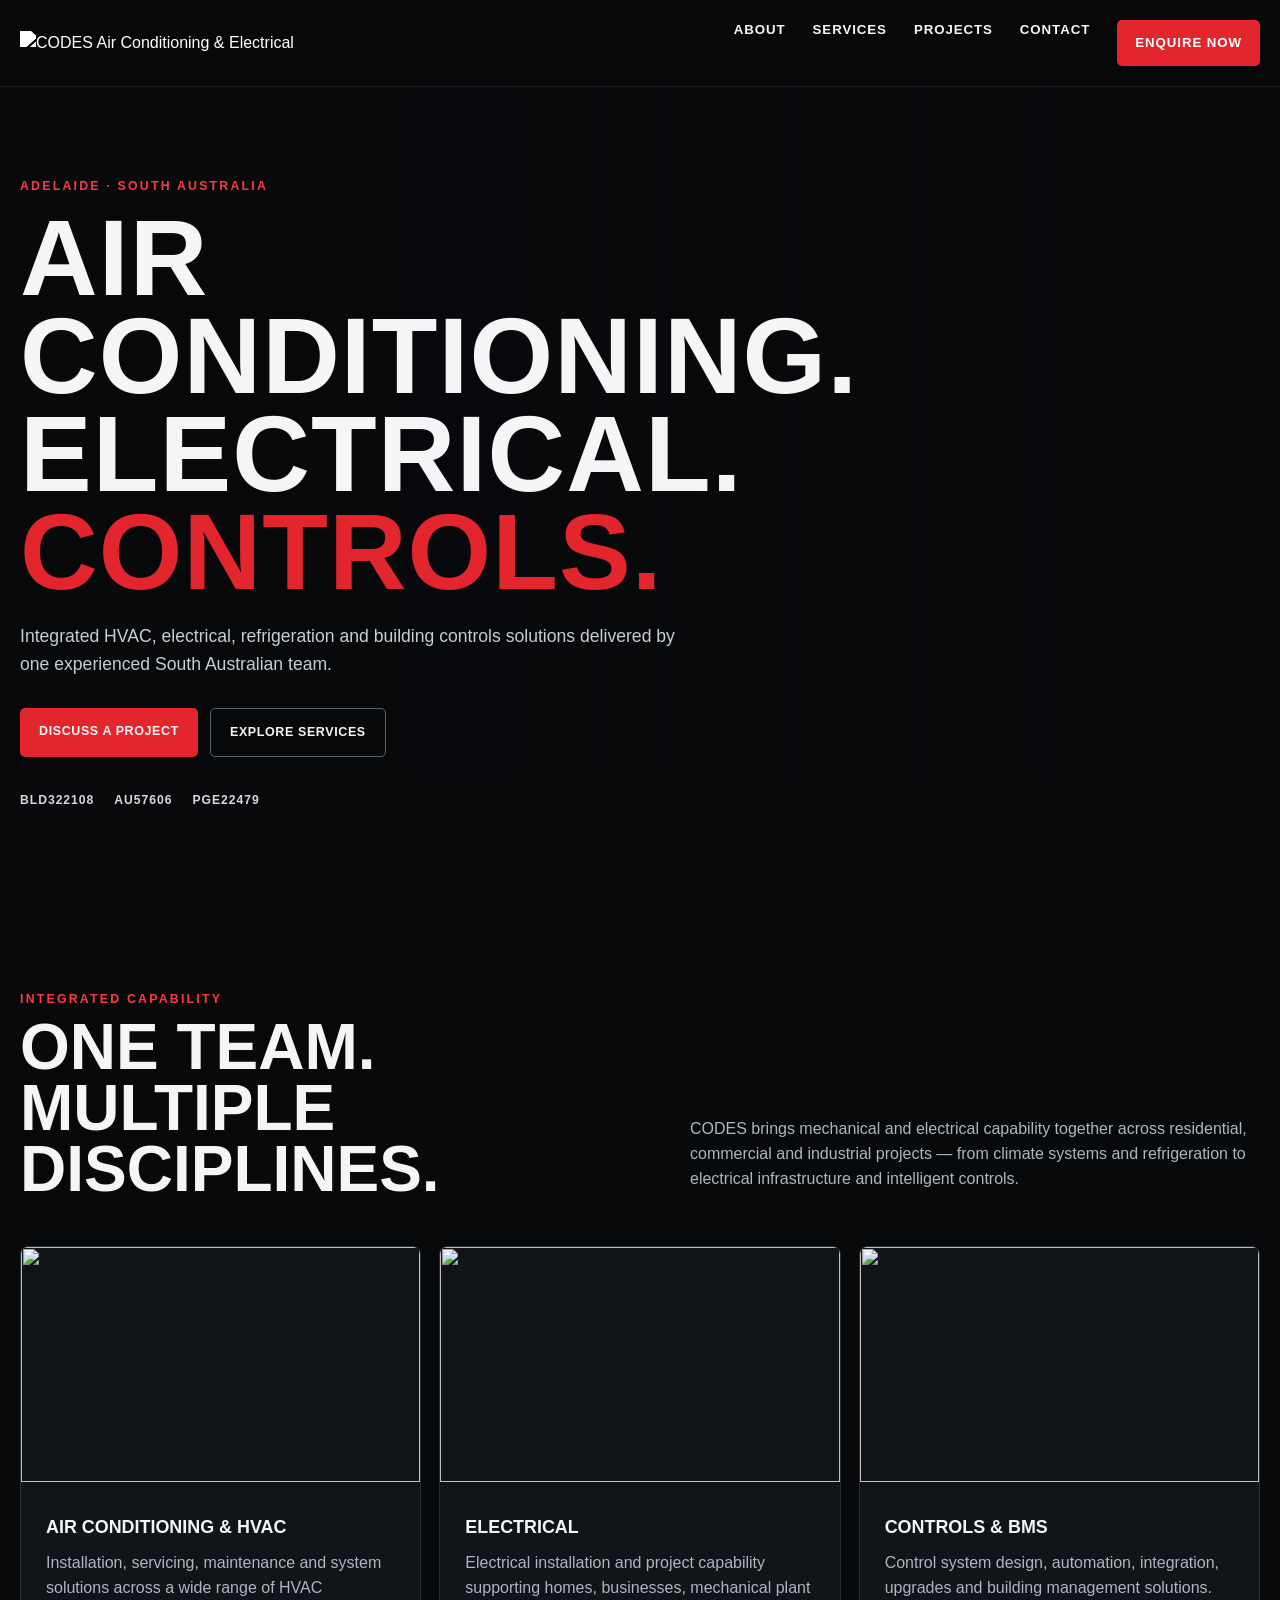
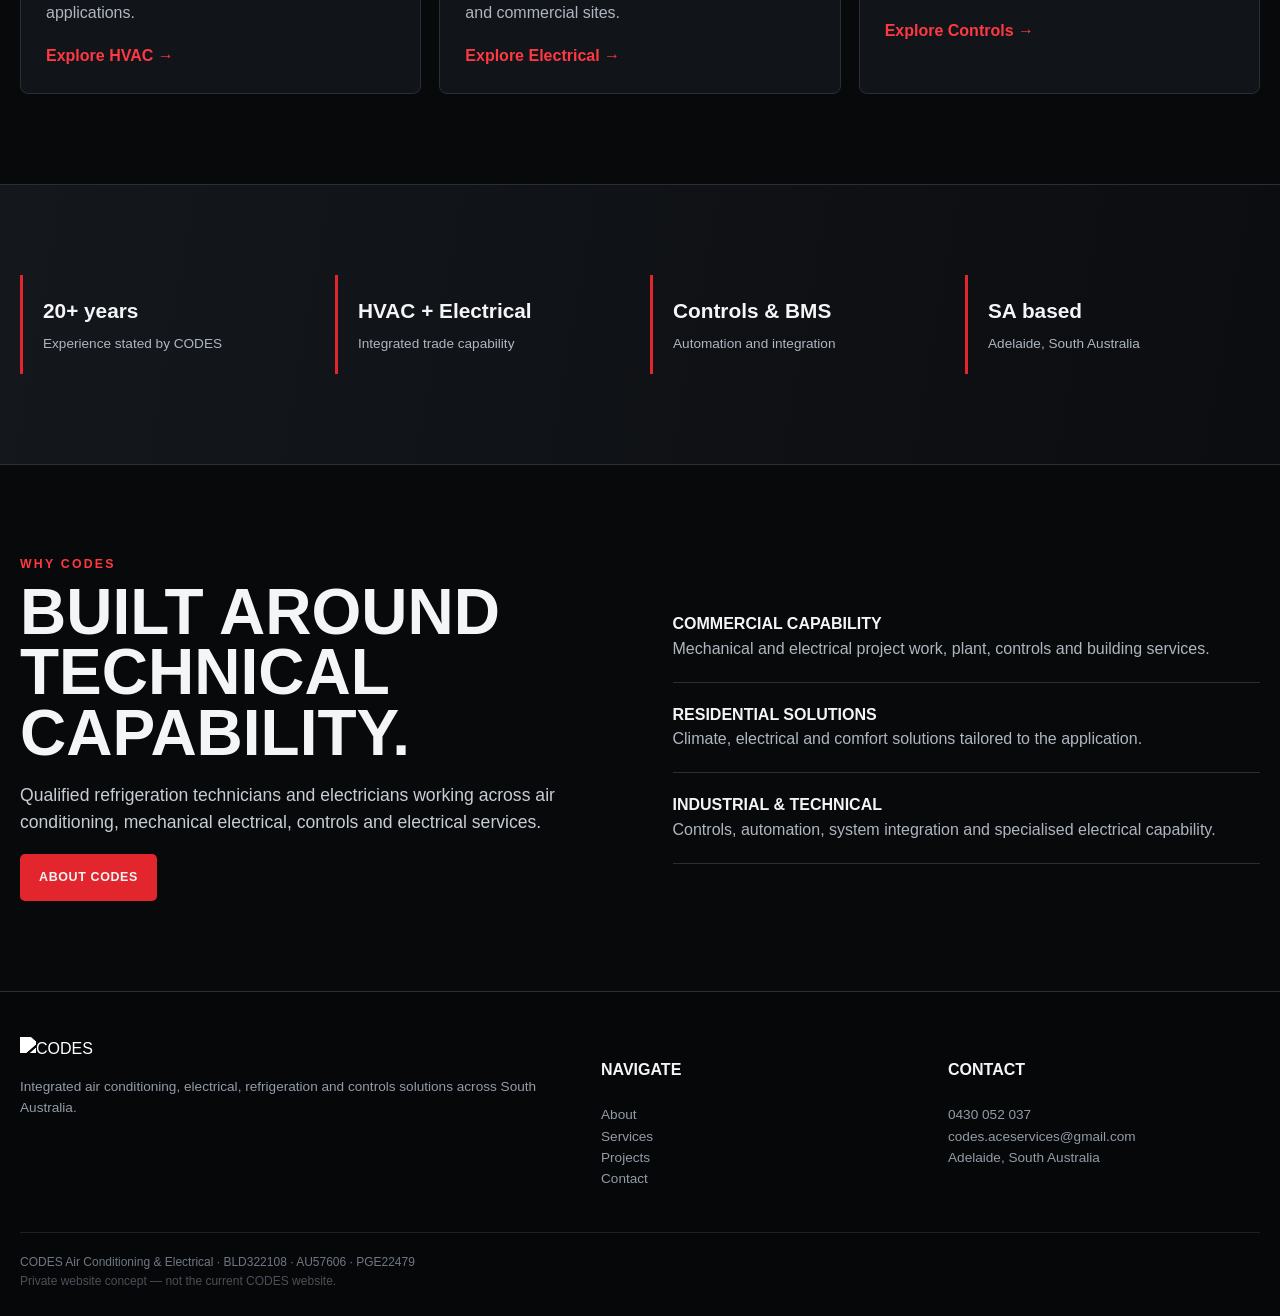
==== index.html @ 4ec03896 "CODES_Air_Conditioning_Electrical_CONCEPT" ====
<!doctype html><html lang="en-AU"><head><meta charset="utf-8"><meta name="viewport" content="width=device-width,initial-scale=1">
<title>CODES Air Conditioning & Electrical | Concept</title><meta name="description" content="Private redesign concept for CODES Air Conditioning & Electrical."><meta name="robots" content="noindex,nofollow">
<link rel="stylesheet" href="assets/style.css"></head><body><header><div class="container nav"><a class="brand" href="index.html"><img src="https://static.wixstatic.com/media/96a6d0_46f827ad15f341f2a0f8b5f906b45d4e~mv2.png/v1/fill/w_977%2Ch_358%2Cal_c%2Cq_85%2Cusm_0.66_1.00_0.01%2Cenc_avif%2Cquality_auto/Codes%20Elec%20Transparent%20Black.png" alt="CODES Air Conditioning & Electrical"></a>
<nav><a href="about.html">About</a><a href="services.html">Services</a><a href="projects.html">Projects</a><a href="contact.html">Contact</a><a class="cta" href="contact.html">Enquire Now</a></nav></div></header>
<main><section class="hero"><div class="container"><div class="kicker">Adelaide · South Australia</div><h1>Air Conditioning.<br>Electrical.<br><span>Controls.</span></h1>
<p class="lead">Integrated HVAC, electrical, refrigeration and building controls solutions delivered by one experienced South Australian team.</p>
<div class="buttons"><a class="btn" href="contact.html">Discuss a Project</a><a class="btn alt" href="services.html">Explore Services</a></div>
<div class="licences"><span>BLD322108</span><span>AU57606</span><span>PGE22479</span></div></div></section>
<section><div class="container"><div class="section-head"><div><div class="kicker">Integrated capability</div><h2>One team.<br>Multiple disciplines.</h2></div><p>CODES brings mechanical and electrical capability together across residential, commercial and industrial projects — from climate systems and refrigeration to electrical infrastructure and intelligent controls.</p></div>
<div class="grid">
<div class="card"><img src="https://static.wixstatic.com/media/96a6d0_7111ad4e45d14071b9888db91f971508~mv2.jpg/v1/fill/w_227%2Ch_226%2Cq_75%2Cenc_avif%2Cquality_auto/96a6d0_7111ad4e45d14071b9888db91f971508~mv2.jpg" alt=""><div class="card-body"><h3>Air Conditioning & HVAC</h3><p>Installation, servicing, maintenance and system solutions across a wide range of HVAC applications.</p><a class="arrow" href="services.html">Explore HVAC →</a></div></div>
<div class="card"><img src="https://static.wixstatic.com/media/96a6d0_8747430445644371b84aa2e720a99215~mv2.jpg/v1/fill/w_226%2Ch_226%2Cq_75%2Cenc_avif%2Cquality_auto/96a6d0_8747430445644371b84aa2e720a99215~mv2.jpg" alt=""><div class="card-body"><h3>Electrical</h3><p>Electrical installation and project capability supporting homes, businesses, mechanical plant and commercial sites.</p><a class="arrow" href="services.html">Explore Electrical →</a></div></div>
<div class="card"><img src="https://static.wixstatic.com/media/96a6d0_6ca4ff408c3e405ea4d8a4e0ba806572~mv2.png/v1/fill/w_227%2Ch_226%2Cq_75%2Cenc_avif%2Cquality_auto/96a6d0_6ca4ff408c3e405ea4d8a4e0ba806572~mv2.png" alt=""><div class="card-body"><h3>Controls & BMS</h3><p>Control system design, automation, integration, upgrades and building management solutions.</p><a class="arrow" href="services.html">Explore Controls →</a></div></div>
</div></div></section>
<section class="band"><div class="container stats"><div class="stat"><b>20+ years</b><span>Experience stated by CODES</span></div><div class="stat"><b>HVAC + Electrical</b><span>Integrated trade capability</span></div><div class="stat"><b>Controls & BMS</b><span>Automation and integration</span></div><div class="stat"><b>SA based</b><span>Adelaide, South Australia</span></div></div></section>
<section><div class="container split"><div><div class="kicker">Why CODES</div><h2 class="big">Built around technical capability.</h2><p class="lead">Qualified refrigeration technicians and electricians working across air conditioning, mechanical electrical, controls and electrical services.</p><a class="btn" href="about.html">About CODES</a></div>
<div><div class="feature"><b>Commercial capability</b><span>Mechanical and electrical project work, plant, controls and building services.</span></div><div class="feature"><b>Residential solutions</b><span>Climate, electrical and comfort solutions tailored to the application.</span></div><div class="feature"><b>Industrial & technical</b><span>Controls, automation, system integration and specialised electrical capability.</span></div></div></div></section></main><footer><div class="container"><div class="footer-grid"><div><img class="footer-logo" src="https://static.wixstatic.com/media/96a6d0_46f827ad15f341f2a0f8b5f906b45d4e~mv2.png/v1/fill/w_977%2Ch_358%2Cal_c%2Cq_85%2Cusm_0.66_1.00_0.01%2Cenc_avif%2Cquality_auto/Codes%20Elec%20Transparent%20Black.png" alt="CODES"><p>Integrated air conditioning, electrical, refrigeration and controls solutions across South Australia.</p></div>
<div><h4>Navigate</h4><p><a href="about.html">About</a><br><a href="services.html">Services</a><br><a href="projects.html">Projects</a><br><a href="contact.html">Contact</a></p></div>
<div><h4>Contact</h4><p><a href="tel:0430052037">0430 052 037</a><br><a href="mailto:codes.aceservices@gmail.com">codes.aceservices@gmail.com</a><br>Adelaide, South Australia</p></div></div>
<div class="copy">CODES Air Conditioning & Electrical · BLD322108 · AU57606 · PGE22479<br><span style="opacity:.65">Private website concept — not the current CODES website.</span></div></div></footer></body></html>
---- assets/style.css ----
:root{--red:#e3262e;--red2:#ff3942;--bg:#08090b;--panel:#111419;--panel2:#171b21;--line:#292f37;--text:#f4f5f6;--muted:#aeb6c0;--max:1240px}
*{box-sizing:border-box}html{scroll-behavior:smooth}body{margin:0;background:var(--bg);color:var(--text);font-family:Inter,Arial,sans-serif;line-height:1.55}a{color:inherit;text-decoration:none}.container{width:min(calc(100% - 40px),var(--max));margin:auto}
header{position:sticky;top:0;z-index:20;background:rgba(8,9,11,.94);backdrop-filter:blur(14px);border-bottom:1px solid rgba(255,255,255,.08)}.nav{height:86px;display:flex;align-items:center;gap:30px}.brand img{width:245px;max-height:62px;object-fit:contain;filter:brightness(0) invert(1)}nav{margin-left:auto;display:flex;gap:27px;font-size:.83rem;font-weight:800;text-transform:uppercase;letter-spacing:.07em}nav a:hover{color:var(--red2)}.cta{background:var(--red);padding:13px 18px;border-radius:5px;color:#fff!important}.menu{display:none}
.hero{min-height:690px;display:grid;align-items:center;position:relative;overflow:hidden;background:linear-gradient(90deg,#08090b 0%,rgba(8,9,11,.94) 42%,rgba(8,9,11,.35) 75%,rgba(8,9,11,.55) 100%),url('https://static.wixstatic.com/media/96a6d0_8fbb28fe17d245ac828d9bb77933133c~mv2.jpg/v1/fill/w_600%2Ch_817%2Cal_c%2Cq_85%2Cusm_0.66_1.00_0.01%2Cenc_avif%2Cquality_auto/Cards_edited.jpg') center 43%/cover no-repeat}.hero:after{content:"";position:absolute;inset:auto 0 0;height:150px;background:linear-gradient(transparent,var(--bg))}.hero .container{position:relative;z-index:2}.kicker{color:var(--red2);font-size:.77rem;font-weight:900;letter-spacing:.18em;text-transform:uppercase}.hero h1,.pagehero h1{font-family:Impact,"Arial Narrow",Arial,sans-serif;font-weight:900;text-transform:uppercase;letter-spacing:.01em;line-height:.91;margin:14px 0 22px;font-size:clamp(4rem,8.4vw,7.8rem);max-width:900px}.hero h1 span,.pagehero h1 span{color:var(--red)}.lead{font-size:1.1rem;color:#c7cdd4;max-width:680px}.buttons{display:flex;gap:12px;flex-wrap:wrap;margin-top:30px}.btn{display:inline-block;padding:14px 19px;border-radius:5px;font-weight:900;text-transform:uppercase;font-size:.78rem;letter-spacing:.05em;background:var(--red)}.btn.alt{background:transparent;border:1px solid #58616c}.licences{display:flex;gap:20px;flex-wrap:wrap;margin-top:34px;color:#d5d9de;font-size:.76rem;font-weight:800;letter-spacing:.08em}
section{padding:90px 0}.section-head{display:flex;justify-content:space-between;align-items:end;gap:30px;margin-bottom:38px}.section-head h2,.big{font-family:Impact,"Arial Narrow",Arial,sans-serif;text-transform:uppercase;font-size:clamp(2.5rem,5vw,4.6rem);line-height:.95;margin:8px 0}.section-head p{max-width:570px;color:var(--muted)}
.grid{display:grid;grid-template-columns:repeat(3,1fr);gap:18px}.card{background:var(--panel);border:1px solid var(--line);border-radius:8px;overflow:hidden}.card img{width:100%;height:235px;object-fit:cover}.card-body{padding:25px}.card h3{font-size:1.12rem;text-transform:uppercase;margin:0 0 9px}.card p{color:var(--muted);margin:0}.card .arrow{display:inline-block;margin-top:18px;color:var(--red2);font-weight:900}
.band{background:linear-gradient(100deg,#14171c,#0b0d10);border-top:1px solid var(--line);border-bottom:1px solid var(--line)}.stats{display:grid;grid-template-columns:repeat(4,1fr);gap:20px}.stat{padding:20px;border-left:3px solid var(--red)}.stat b{font-size:1.3rem}.stat span{display:block;color:var(--muted);font-size:.85rem;margin-top:5px}
.split{display:grid;grid-template-columns:1fr 1fr;gap:65px;align-items:center}.feature{padding:20px 0;border-bottom:1px solid var(--line)}.feature b{display:block;text-transform:uppercase}.feature span{color:var(--muted)}
.pagehero{padding:100px 0 75px;background:radial-gradient(circle at 80% 10%,rgba(227,38,46,.17),transparent 30%),#0a0c0f;border-bottom:1px solid var(--line)}.pagehero h1{font-size:clamp(3.5rem,7vw,6.5rem)}.prose{max-width:900px}.prose p{color:var(--muted);font-size:1.03rem}.values{display:grid;grid-template-columns:repeat(2,1fr);gap:16px}.value{background:var(--panel);border:1px solid var(--line);padding:25px}.value h3{margin-top:0;text-transform:uppercase}
.service-block{display:grid;grid-template-columns:280px 1fr;gap:35px;padding:35px 0;border-bottom:1px solid var(--line)}.service-block h2{margin:0;text-transform:uppercase}.service-block p,.service-block li{color:var(--muted)}.service-block ul{columns:2}
.project-placeholder{min-height:250px;display:flex;align-items:end;padding:25px;background:linear-gradient(0deg,rgba(0,0,0,.88),rgba(0,0,0,.1)),var(--img) center/cover}.project-placeholder h3{margin:0;text-transform:uppercase}
.contact-grid{display:grid;grid-template-columns:.8fr 1.2fr;gap:55px}.contact-box{background:var(--panel);border:1px solid var(--line);padding:30px}.contact-line{padding:16px 0;border-bottom:1px solid var(--line)}.contact-line small{display:block;color:var(--muted);text-transform:uppercase}.contact-line b{font-size:1.1rem}.form{display:grid;grid-template-columns:1fr 1fr;gap:14px}.form input,.form textarea,.form select{width:100%;background:#0b0d10;border:1px solid #343b44;color:white;padding:15px;border-radius:4px;font:inherit}.form textarea,.full{grid-column:1/-1}.form textarea{min-height:140px}.form button{border:0;color:#fff;cursor:pointer}.concept-note{font-size:.78rem;color:#7f8994;margin-top:12px}
footer{border-top:1px solid var(--line);padding:45px 0 25px;background:#060709}.footer-grid{display:grid;grid-template-columns:1.4fr .8fr .8fr;gap:35px}.footer-logo{width:230px;filter:brightness(0) invert(1)}footer p,footer a{color:#929ca7;font-size:.85rem}footer h4{text-transform:uppercase}.copy{border-top:1px solid #1c2127;margin-top:30px;padding-top:20px;color:#6f7882;font-size:.75rem}
@media(max-width:850px){.nav{height:72px}.brand img{width:190px}nav{display:none}.hero{min-height:610px;background-position:65% center}.hero h1{font-size:clamp(3.4rem,15vw,5.7rem)}.grid,.stats,.split,.values,.contact-grid,.footer-grid{grid-template-columns:1fr}.service-block{grid-template-columns:1fr}.service-block ul{columns:1}.section-head{display:block}section{padding:65px 0}.form{grid-template-columns:1fr}.form .full,.form textarea{grid-column:auto}.stats{gap:10px}.stat{padding:13px}.pagehero{padding:70px 0 55px}}
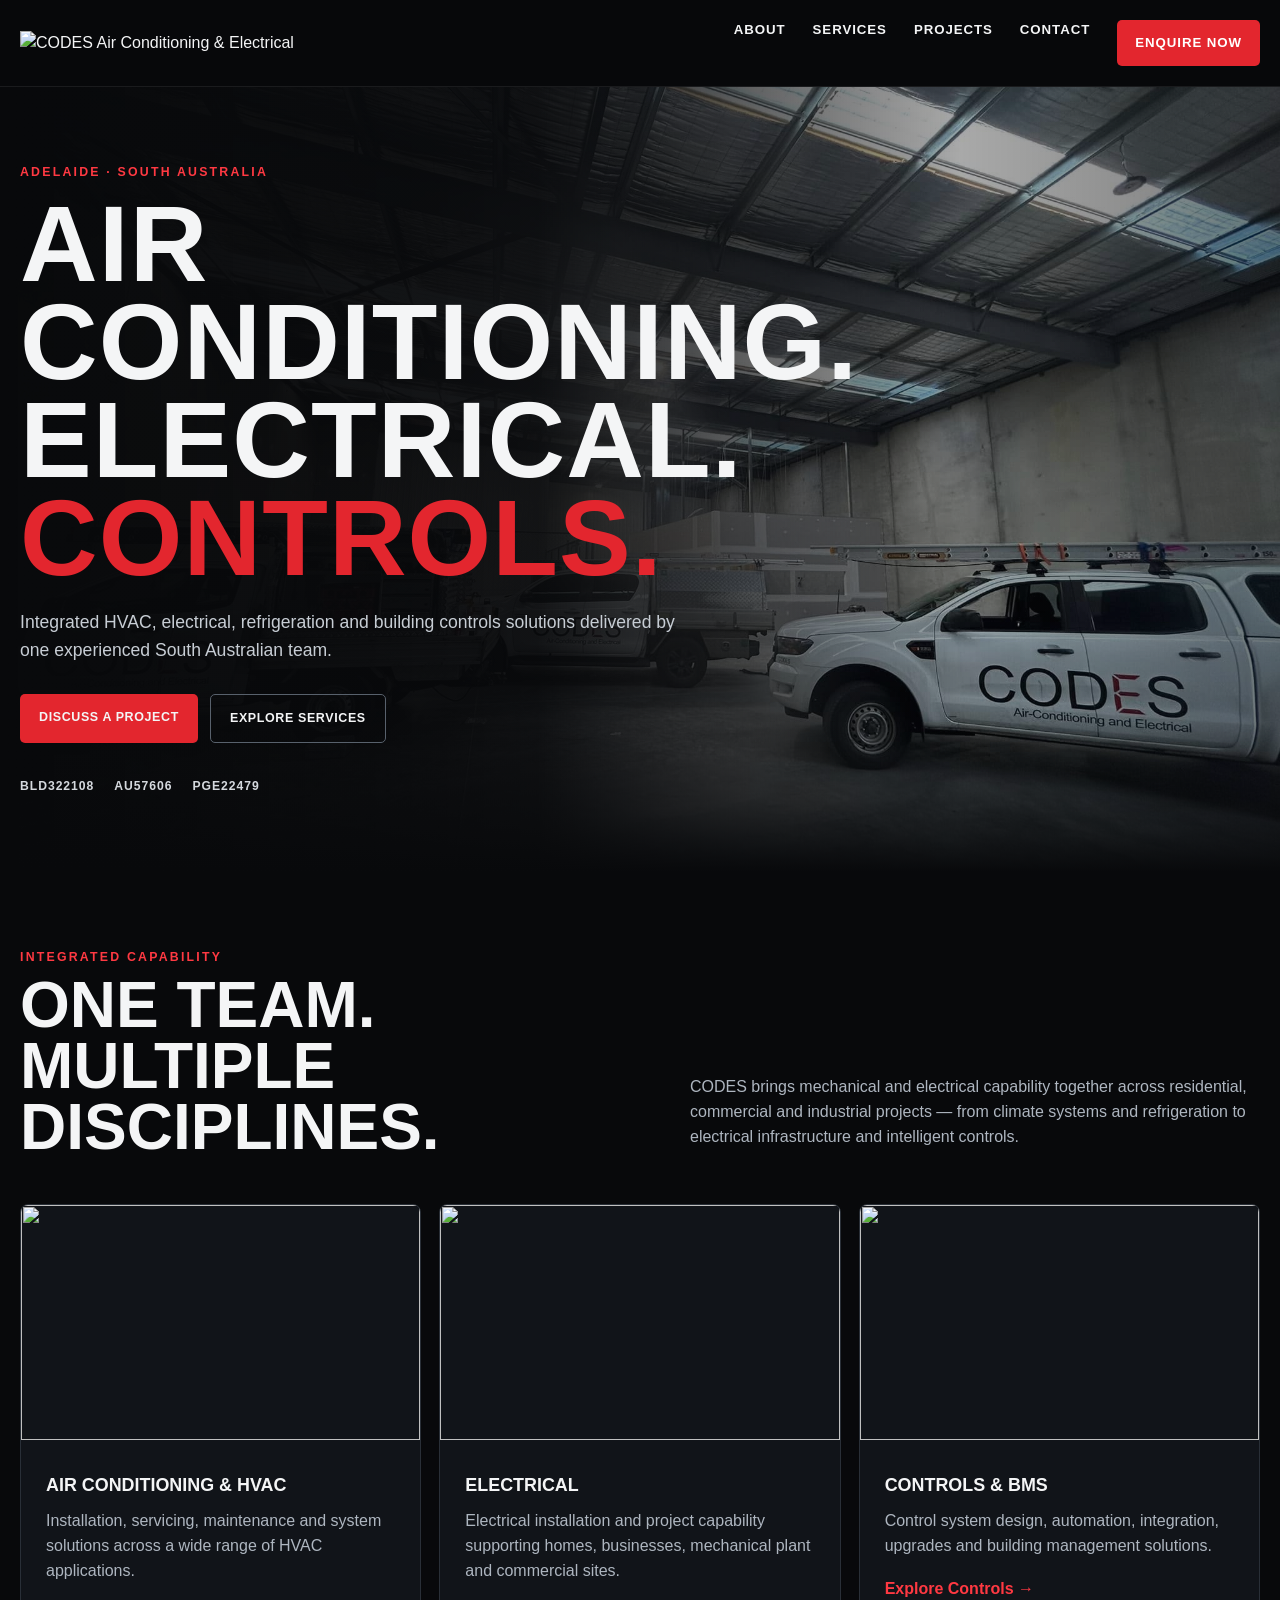
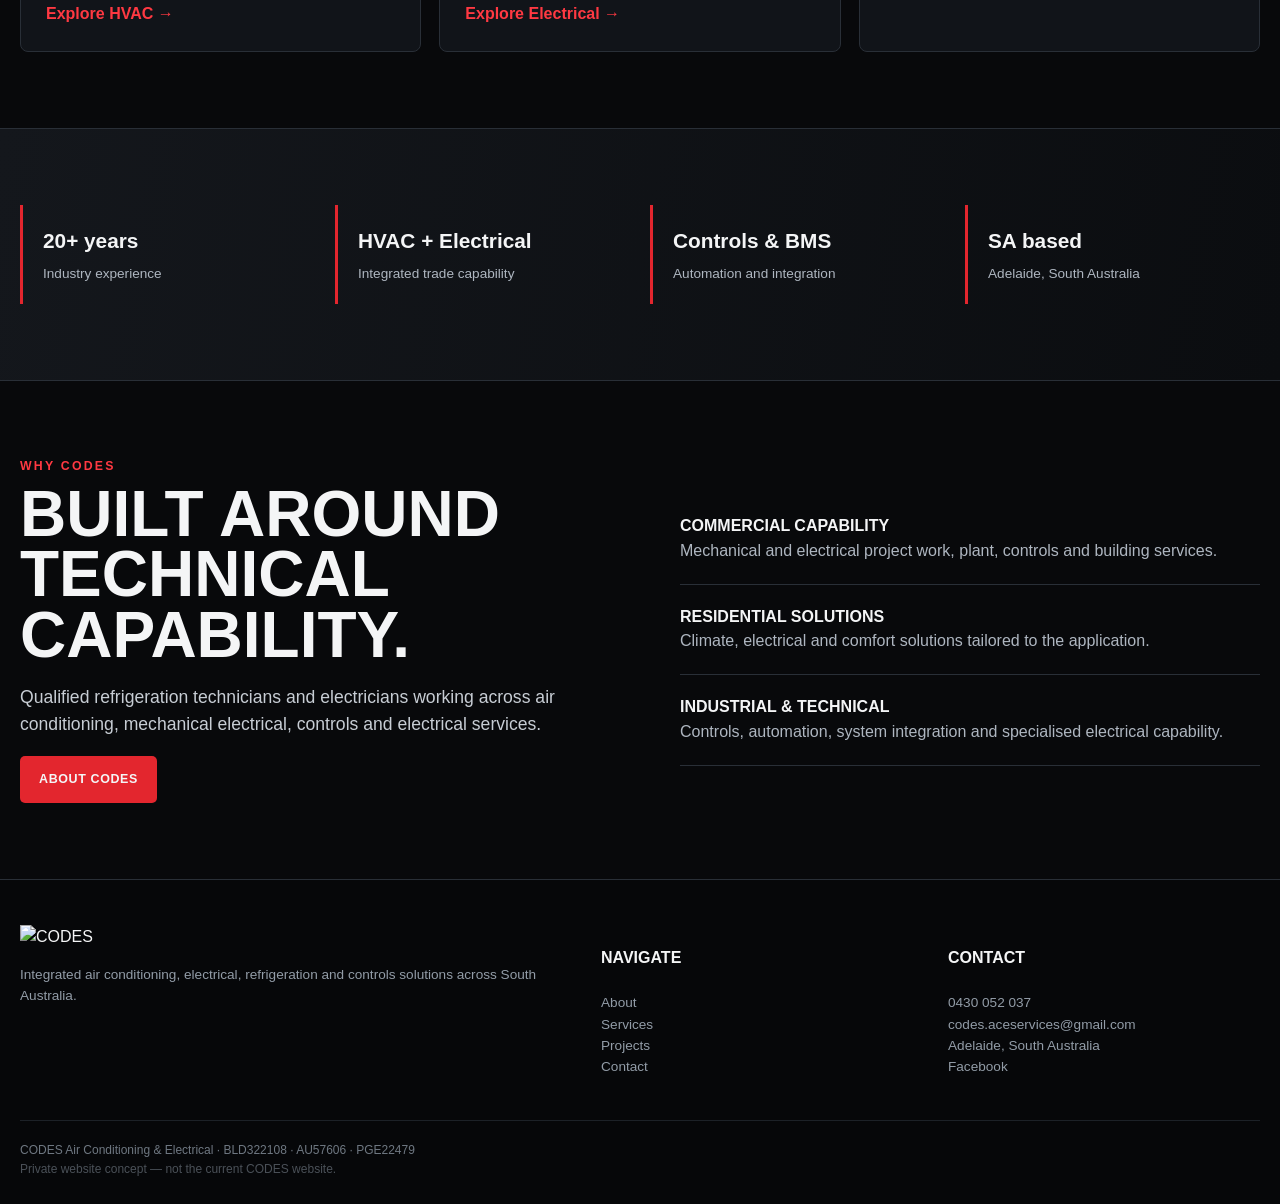
==== commit 2f7a91d9: "CODES_Air_Conditioning_Electrical_CONCEPT_V3_HERO" ====
--- a/index.html
+++ b/index.html
@@ -12,9 +12,9 @@
 <div class="card"><img src="https://static.wixstatic.com/media/96a6d0_8747430445644371b84aa2e720a99215~mv2.jpg/v1/fill/w_226%2Ch_226%2Cq_75%2Cenc_avif%2Cquality_auto/96a6d0_8747430445644371b84aa2e720a99215~mv2.jpg" alt=""><div class="card-body"><h3>Electrical</h3><p>Electrical installation and project capability supporting homes, businesses, mechanical plant and commercial sites.</p><a class="arrow" href="services.html">Explore Electrical →</a></div></div>
 <div class="card"><img src="https://static.wixstatic.com/media/96a6d0_6ca4ff408c3e405ea4d8a4e0ba806572~mv2.png/v1/fill/w_227%2Ch_226%2Cq_75%2Cenc_avif%2Cquality_auto/96a6d0_6ca4ff408c3e405ea4d8a4e0ba806572~mv2.png" alt=""><div class="card-body"><h3>Controls & BMS</h3><p>Control system design, automation, integration, upgrades and building management solutions.</p><a class="arrow" href="services.html">Explore Controls →</a></div></div>
 </div></div></section>
-<section class="band"><div class="container stats"><div class="stat"><b>20+ years</b><span>Experience stated by CODES</span></div><div class="stat"><b>HVAC + Electrical</b><span>Integrated trade capability</span></div><div class="stat"><b>Controls & BMS</b><span>Automation and integration</span></div><div class="stat"><b>SA based</b><span>Adelaide, South Australia</span></div></div></section>
+<section class="band"><div class="container stats"><div class="stat"><b>20+ years</b><span>Industry experience</span></div><div class="stat"><b>HVAC + Electrical</b><span>Integrated trade capability</span></div><div class="stat"><b>Controls & BMS</b><span>Automation and integration</span></div><div class="stat"><b>SA based</b><span>Adelaide, South Australia</span></div></div></section>
 <section><div class="container split"><div><div class="kicker">Why CODES</div><h2 class="big">Built around technical capability.</h2><p class="lead">Qualified refrigeration technicians and electricians working across air conditioning, mechanical electrical, controls and electrical services.</p><a class="btn" href="about.html">About CODES</a></div>
 <div><div class="feature"><b>Commercial capability</b><span>Mechanical and electrical project work, plant, controls and building services.</span></div><div class="feature"><b>Residential solutions</b><span>Climate, electrical and comfort solutions tailored to the application.</span></div><div class="feature"><b>Industrial & technical</b><span>Controls, automation, system integration and specialised electrical capability.</span></div></div></div></section></main><footer><div class="container"><div class="footer-grid"><div><img class="footer-logo" src="https://static.wixstatic.com/media/96a6d0_46f827ad15f341f2a0f8b5f906b45d4e~mv2.png/v1/fill/w_977%2Ch_358%2Cal_c%2Cq_85%2Cusm_0.66_1.00_0.01%2Cenc_avif%2Cquality_auto/Codes%20Elec%20Transparent%20Black.png" alt="CODES"><p>Integrated air conditioning, electrical, refrigeration and controls solutions across South Australia.</p></div>
 <div><h4>Navigate</h4><p><a href="about.html">About</a><br><a href="services.html">Services</a><br><a href="projects.html">Projects</a><br><a href="contact.html">Contact</a></p></div>
-<div><h4>Contact</h4><p><a href="tel:0430052037">0430 052 037</a><br><a href="mailto:codes.aceservices@gmail.com">codes.aceservices@gmail.com</a><br>Adelaide, South Australia</p></div></div>
+<div><h4>Contact</h4><p><a href="tel:0430052037">0430 052 037</a><br><a href="mailto:codes.aceservices@gmail.com">codes.aceservices@gmail.com</a><br>Adelaide, South Australia<br><a href="https://www.facebook.com/profile.php?id=100089421987828" target="_blank" rel="noopener">Facebook</a></p></div></div>
 <div class="copy">CODES Air Conditioning & Electrical · BLD322108 · AU57606 · PGE22479<br><span style="opacity:.65">Private website concept — not the current CODES website.</span></div></div></footer></body></html>
--- a/assets/style.css
+++ b/assets/style.css
@@ -1,15 +1,17 @@
 
-:root{--red:#e3262e;--red2:#ff3942;--bg:#08090b;--panel:#111419;--panel2:#171b21;--line:#292f37;--text:#f4f5f6;--muted:#aeb6c0;--max:1240px}
+:root{--red:#e3262e;--red2:#ff3942;--bg:#08090b;--panel:#111419;--panel2:#171b21;--line:#292f37;--text:#f4f5f6;--muted:#aeb6c0;--max:1380px}
 *{box-sizing:border-box}html{scroll-behavior:smooth}body{margin:0;background:var(--bg);color:var(--text);font-family:Inter,Arial,sans-serif;line-height:1.55}a{color:inherit;text-decoration:none}.container{width:min(calc(100% - 40px),var(--max));margin:auto}
-header{position:sticky;top:0;z-index:20;background:rgba(8,9,11,.94);backdrop-filter:blur(14px);border-bottom:1px solid rgba(255,255,255,.08)}.nav{height:86px;display:flex;align-items:center;gap:30px}.brand img{width:245px;max-height:62px;object-fit:contain;filter:brightness(0) invert(1)}nav{margin-left:auto;display:flex;gap:27px;font-size:.83rem;font-weight:800;text-transform:uppercase;letter-spacing:.07em}nav a:hover{color:var(--red2)}.cta{background:var(--red);padding:13px 18px;border-radius:5px;color:#fff!important}.menu{display:none}
-.hero{min-height:690px;display:grid;align-items:center;position:relative;overflow:hidden;background:linear-gradient(90deg,#08090b 0%,rgba(8,9,11,.94) 42%,rgba(8,9,11,.35) 75%,rgba(8,9,11,.55) 100%),url('https://static.wixstatic.com/media/96a6d0_8fbb28fe17d245ac828d9bb77933133c~mv2.jpg/v1/fill/w_600%2Ch_817%2Cal_c%2Cq_85%2Cusm_0.66_1.00_0.01%2Cenc_avif%2Cquality_auto/Cards_edited.jpg') center 43%/cover no-repeat}.hero:after{content:"";position:absolute;inset:auto 0 0;height:150px;background:linear-gradient(transparent,var(--bg))}.hero .container{position:relative;z-index:2}.kicker{color:var(--red2);font-size:.77rem;font-weight:900;letter-spacing:.18em;text-transform:uppercase}.hero h1,.pagehero h1{font-family:Impact,"Arial Narrow",Arial,sans-serif;font-weight:900;text-transform:uppercase;letter-spacing:.01em;line-height:.91;margin:14px 0 22px;font-size:clamp(4rem,8.4vw,7.8rem);max-width:900px}.hero h1 span,.pagehero h1 span{color:var(--red)}.lead{font-size:1.1rem;color:#c7cdd4;max-width:680px}.buttons{display:flex;gap:12px;flex-wrap:wrap;margin-top:30px}.btn{display:inline-block;padding:14px 19px;border-radius:5px;font-weight:900;text-transform:uppercase;font-size:.78rem;letter-spacing:.05em;background:var(--red)}.btn.alt{background:transparent;border:1px solid #58616c}.licences{display:flex;gap:20px;flex-wrap:wrap;margin-top:34px;color:#d5d9de;font-size:.76rem;font-weight:800;letter-spacing:.08em}
-section{padding:90px 0}.section-head{display:flex;justify-content:space-between;align-items:end;gap:30px;margin-bottom:38px}.section-head h2,.big{font-family:Impact,"Arial Narrow",Arial,sans-serif;text-transform:uppercase;font-size:clamp(2.5rem,5vw,4.6rem);line-height:.95;margin:8px 0}.section-head p{max-width:570px;color:var(--muted)}
+header{position:sticky;top:0;z-index:20;background:rgba(8,9,11,.94);backdrop-filter:blur(14px);border-bottom:1px solid rgba(255,255,255,.08)}.nav{height:86px;display:flex;align-items:center;gap:30px}.brand img{width:290px;max-height:68px;object-fit:contain}nav{margin-left:auto;display:flex;gap:27px;font-size:.83rem;font-weight:800;text-transform:uppercase;letter-spacing:.07em}nav a:hover{color:var(--red2)}.cta{background:var(--red);padding:13px 18px;border-radius:5px;color:#fff!important}.menu{display:none}
+.hero{min-height:650px;display:grid;align-items:center;position:relative;overflow:hidden;background:linear-gradient(90deg,#08090b 0%,rgba(8,9,11,.94) 42%,rgba(8,9,11,.35) 75%,rgba(8,9,11,.55) 100%),url('codes-hero-fleet.jpg') center 43%/cover no-repeat}.hero:after{content:"";position:absolute;inset:auto 0 0;height:150px;background:linear-gradient(transparent,var(--bg))}.hero .container{position:relative;z-index:2}.kicker{color:var(--red2);font-size:.77rem;font-weight:900;letter-spacing:.18em;text-transform:uppercase}.hero h1,.pagehero h1{font-family:Impact,"Arial Narrow",Arial,sans-serif;font-weight:900;text-transform:uppercase;letter-spacing:.01em;line-height:.91;margin:14px 0 22px;font-size:clamp(4rem,8.4vw,7.8rem);max-width:900px}.hero h1 span,.pagehero h1 span{color:var(--red)}.lead{font-size:1.1rem;color:#c7cdd4;max-width:680px}.buttons{display:flex;gap:12px;flex-wrap:wrap;margin-top:30px}.btn{display:inline-block;padding:14px 19px;border-radius:5px;font-weight:900;text-transform:uppercase;font-size:.78rem;letter-spacing:.05em;background:var(--red)}.btn.alt{background:transparent;border:1px solid #58616c}.licences{display:flex;gap:20px;flex-wrap:wrap;margin-top:34px;color:#d5d9de;font-size:.76rem;font-weight:800;letter-spacing:.08em}
+section{padding:76px 0}.section-head{display:flex;justify-content:space-between;align-items:end;gap:30px;margin-bottom:38px}.section-head h2,.big{font-family:Impact,"Arial Narrow",Arial,sans-serif;text-transform:uppercase;font-size:clamp(2.5rem,5vw,4.6rem);line-height:.95;margin:8px 0}.section-head p{max-width:570px;color:var(--muted)}
 .grid{display:grid;grid-template-columns:repeat(3,1fr);gap:18px}.card{background:var(--panel);border:1px solid var(--line);border-radius:8px;overflow:hidden}.card img{width:100%;height:235px;object-fit:cover}.card-body{padding:25px}.card h3{font-size:1.12rem;text-transform:uppercase;margin:0 0 9px}.card p{color:var(--muted);margin:0}.card .arrow{display:inline-block;margin-top:18px;color:var(--red2);font-weight:900}
 .band{background:linear-gradient(100deg,#14171c,#0b0d10);border-top:1px solid var(--line);border-bottom:1px solid var(--line)}.stats{display:grid;grid-template-columns:repeat(4,1fr);gap:20px}.stat{padding:20px;border-left:3px solid var(--red)}.stat b{font-size:1.3rem}.stat span{display:block;color:var(--muted);font-size:.85rem;margin-top:5px}
-.split{display:grid;grid-template-columns:1fr 1fr;gap:65px;align-items:center}.feature{padding:20px 0;border-bottom:1px solid var(--line)}.feature b{display:block;text-transform:uppercase}.feature span{color:var(--muted)}
-.pagehero{padding:100px 0 75px;background:radial-gradient(circle at 80% 10%,rgba(227,38,46,.17),transparent 30%),#0a0c0f;border-bottom:1px solid var(--line)}.pagehero h1{font-size:clamp(3.5rem,7vw,6.5rem)}.prose{max-width:900px}.prose p{color:var(--muted);font-size:1.03rem}.values{display:grid;grid-template-columns:repeat(2,1fr);gap:16px}.value{background:var(--panel);border:1px solid var(--line);padding:25px}.value h3{margin-top:0;text-transform:uppercase}
-.service-block{display:grid;grid-template-columns:280px 1fr;gap:35px;padding:35px 0;border-bottom:1px solid var(--line)}.service-block h2{margin:0;text-transform:uppercase}.service-block p,.service-block li{color:var(--muted)}.service-block ul{columns:2}
+.split{display:grid;grid-template-columns:1fr 1fr;gap:80px;align-items:center}.feature{padding:20px 0;border-bottom:1px solid var(--line)}.feature b{display:block;text-transform:uppercase}.feature span{color:var(--muted)}
+.pagehero{padding:88px 0 66px;background:radial-gradient(circle at 80% 10%,rgba(227,38,46,.17),transparent 30%),#0a0c0f;border-bottom:1px solid var(--line)}.pagehero h1{font-size:clamp(3.5rem,7vw,6.5rem)}.prose{max-width:900px}.prose p{color:var(--muted);font-size:1.03rem}.values{display:grid;grid-template-columns:repeat(2,1fr);gap:16px}.value{background:var(--panel);border:1px solid var(--line);padding:25px}.value h3{margin-top:0;text-transform:uppercase}
+.service-block{display:grid;grid-template-columns:340px 1fr;gap:52px;padding:42px 0;border-bottom:1px solid var(--line)}.service-block h2{margin:0;text-transform:uppercase}.service-block p,.service-block li{color:var(--muted)}.service-block ul{columns:2}
 .project-placeholder{min-height:250px;display:flex;align-items:end;padding:25px;background:linear-gradient(0deg,rgba(0,0,0,.88),rgba(0,0,0,.1)),var(--img) center/cover}.project-placeholder h3{margin:0;text-transform:uppercase}
-.contact-grid{display:grid;grid-template-columns:.8fr 1.2fr;gap:55px}.contact-box{background:var(--panel);border:1px solid var(--line);padding:30px}.contact-line{padding:16px 0;border-bottom:1px solid var(--line)}.contact-line small{display:block;color:var(--muted);text-transform:uppercase}.contact-line b{font-size:1.1rem}.form{display:grid;grid-template-columns:1fr 1fr;gap:14px}.form input,.form textarea,.form select{width:100%;background:#0b0d10;border:1px solid #343b44;color:white;padding:15px;border-radius:4px;font:inherit}.form textarea,.full{grid-column:1/-1}.form textarea{min-height:140px}.form button{border:0;color:#fff;cursor:pointer}.concept-note{font-size:.78rem;color:#7f8994;margin-top:12px}
-footer{border-top:1px solid var(--line);padding:45px 0 25px;background:#060709}.footer-grid{display:grid;grid-template-columns:1.4fr .8fr .8fr;gap:35px}.footer-logo{width:230px;filter:brightness(0) invert(1)}footer p,footer a{color:#929ca7;font-size:.85rem}footer h4{text-transform:uppercase}.copy{border-top:1px solid #1c2127;margin-top:30px;padding-top:20px;color:#6f7882;font-size:.75rem}
-@media(max-width:850px){.nav{height:72px}.brand img{width:190px}nav{display:none}.hero{min-height:610px;background-position:65% center}.hero h1{font-size:clamp(3.4rem,15vw,5.7rem)}.grid,.stats,.split,.values,.contact-grid,.footer-grid{grid-template-columns:1fr}.service-block{grid-template-columns:1fr}.service-block ul{columns:1}.section-head{display:block}section{padding:65px 0}.form{grid-template-columns:1fr}.form .full,.form textarea{grid-column:auto}.stats{gap:10px}.stat{padding:13px}.pagehero{padding:70px 0 55px}}
+.contact-grid{display:grid;grid-template-columns:.7fr 1.3fr;gap:70px}.contact-box{background:var(--panel);border:1px solid var(--line);padding:30px}.contact-line{padding:16px 0;border-bottom:1px solid var(--line)}.contact-line small{display:block;color:var(--muted);text-transform:uppercase}.contact-line b{font-size:1.1rem}.form{display:grid;grid-template-columns:1fr 1fr;gap:14px}.form input,.form textarea,.form select{width:100%;background:#0b0d10;border:1px solid #343b44;color:white;padding:15px;border-radius:4px;font:inherit}.form textarea,.full{grid-column:1/-1}.form textarea{min-height:140px}.form button{border:0;color:#fff;cursor:pointer}.concept-note{font-size:.78rem;color:#7f8994;margin-top:12px}
+footer{border-top:1px solid var(--line);padding:45px 0 25px;background:#060709}.footer-grid{display:grid;grid-template-columns:1.4fr .8fr .8fr;gap:35px}.footer-logo{width:250px}footer p,footer a{color:#929ca7;font-size:.85rem}footer h4{text-transform:uppercase}.copy{border-top:1px solid #1c2127;margin-top:30px;padding-top:20px;color:#6f7882;font-size:.75rem}
+@media(max-width:850px){.nav{height:72px}.brand img{width:215px}nav{display:none}.hero{min-height:610px;background-position:65% center}.hero h1{font-size:clamp(3.4rem,15vw,5.7rem)}.grid,.stats,.split,.values,.contact-grid,.footer-grid{grid-template-columns:1fr}.service-block{grid-template-columns:1fr}.service-block ul{columns:1}.section-head{display:block}section{padding:65px 0}.form{grid-template-columns:1fr}.form .full,.form textarea{grid-column:auto}.stats{gap:10px}.stat{padding:13px}.pagehero{padding:70px 0 55px}}
+
+.contact-grid .big{font-size:clamp(2.3rem,4vw,4rem)}
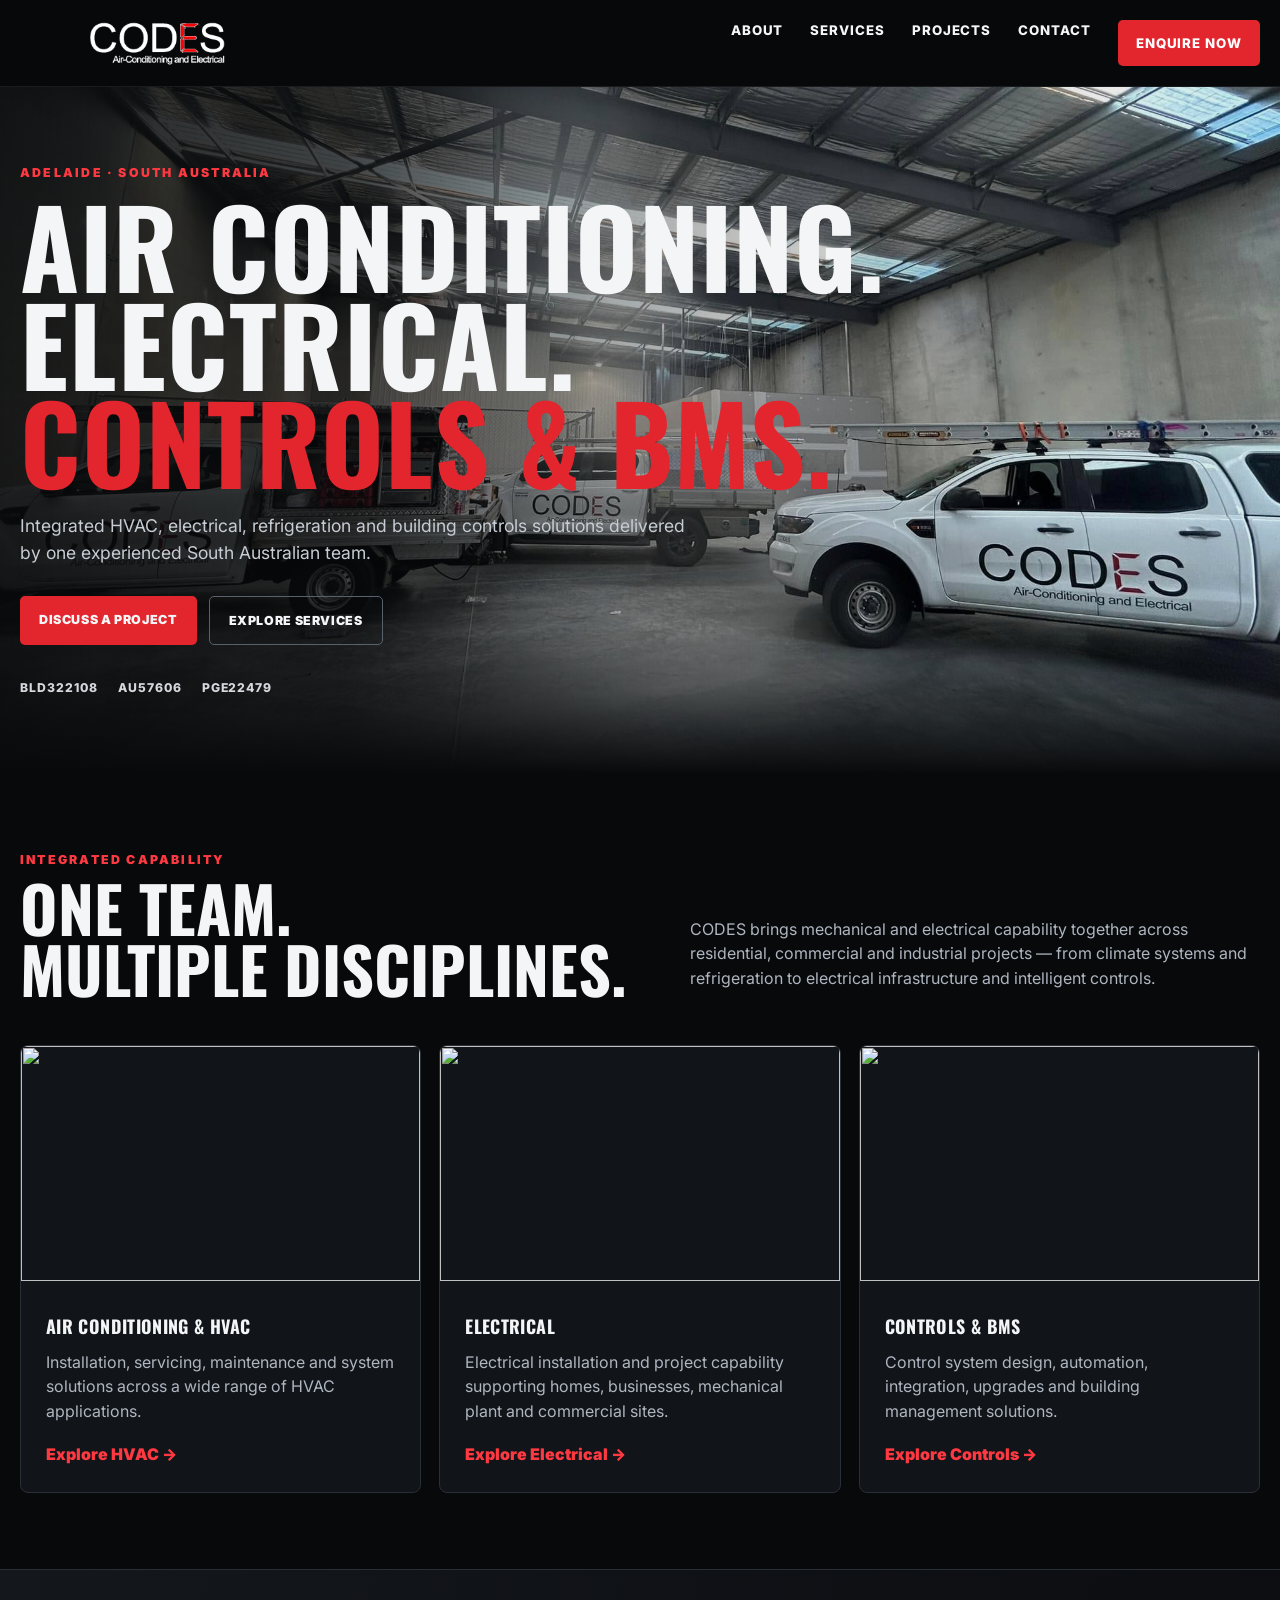
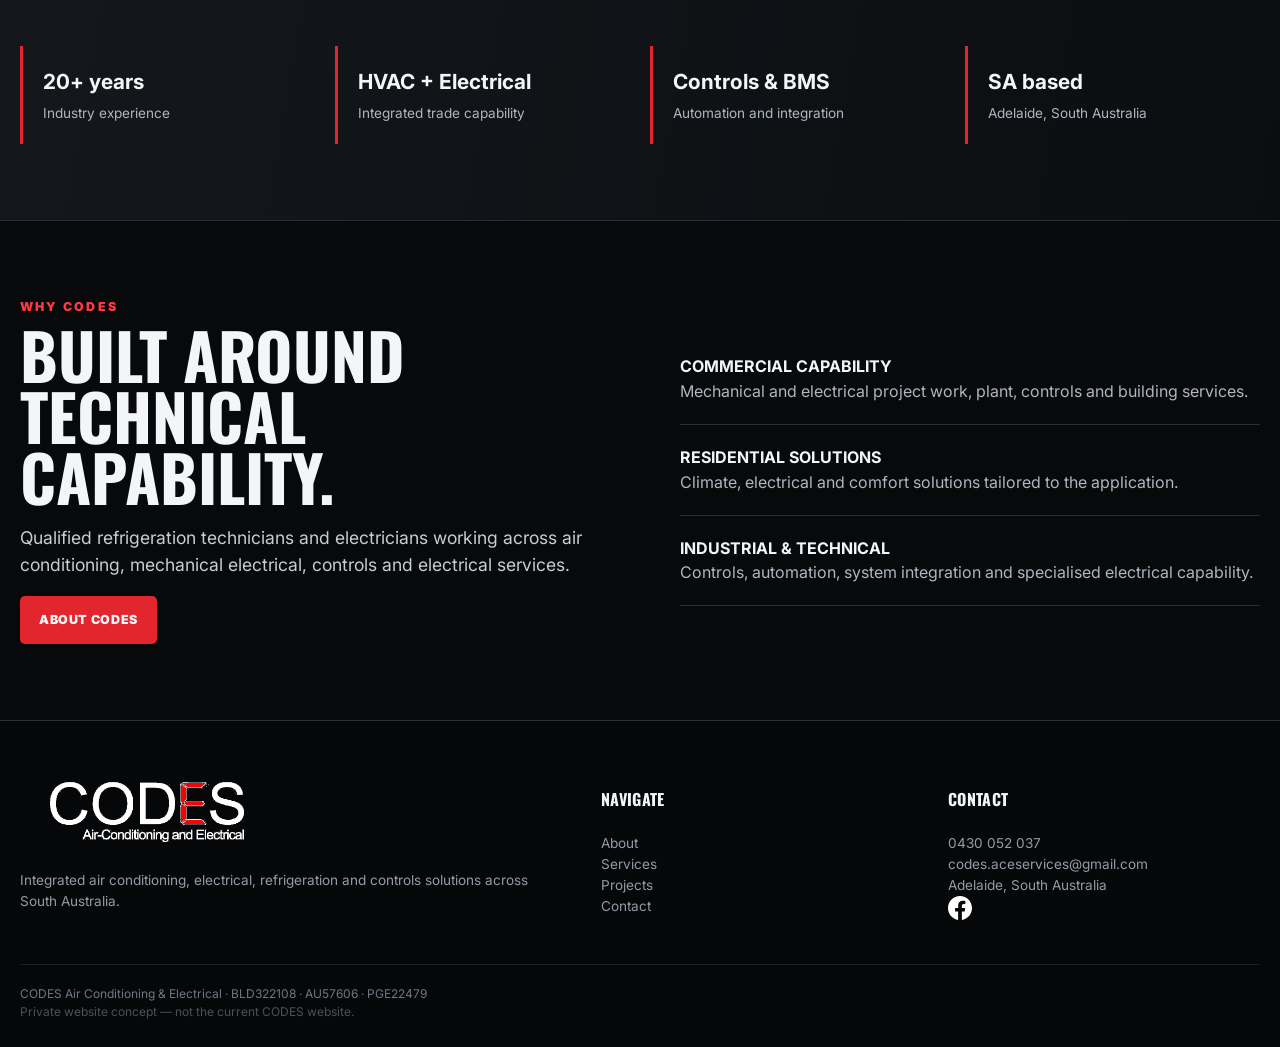
==== commit 934a823a: "CODES_Air_Conditioning_Electrical_CONCEPT_V5_1" ====
--- a/index.html
+++ b/index.html
@@ -1,8 +1,8 @@
 <!doctype html><html lang="en-AU"><head><meta charset="utf-8"><meta name="viewport" content="width=device-width,initial-scale=1">
 <title>CODES Air Conditioning & Electrical | Concept</title><meta name="description" content="Private redesign concept for CODES Air Conditioning & Electrical."><meta name="robots" content="noindex,nofollow">
-<link rel="stylesheet" href="assets/style.css"></head><body><header><div class="container nav"><a class="brand" href="index.html"><img src="https://static.wixstatic.com/media/96a6d0_46f827ad15f341f2a0f8b5f906b45d4e~mv2.png/v1/fill/w_977%2Ch_358%2Cal_c%2Cq_85%2Cusm_0.66_1.00_0.01%2Cenc_avif%2Cquality_auto/Codes%20Elec%20Transparent%20Black.png" alt="CODES Air Conditioning & Electrical"></a>
+<link rel="preconnect" href="https://fonts.googleapis.com"><link rel="preconnect" href="https://fonts.gstatic.com" crossorigin><link href="https://fonts.googleapis.com/css2?family=Inter:wght@400;500;600;700;800&family=Oswald:wght@500;600;700&display=swap" rel="stylesheet"><link rel="stylesheet" href="assets/style.css"></head><body><header><div class="container nav"><a class="brand" href="index.html"><img src="assets/codes-logo-dark.png" alt="CODES Air Conditioning & Electrical"></a>
 <nav><a href="about.html">About</a><a href="services.html">Services</a><a href="projects.html">Projects</a><a href="contact.html">Contact</a><a class="cta" href="contact.html">Enquire Now</a></nav></div></header>
-<main><section class="hero"><div class="container"><div class="kicker">Adelaide · South Australia</div><h1>Air Conditioning.<br>Electrical.<br><span>Controls.</span></h1>
+<main><section class="hero"><div class="container"><div class="kicker">Adelaide · South Australia</div><h1>Air Conditioning.<br>Electrical.<br><span>Controls &amp; BMS.</span></h1>
 <p class="lead">Integrated HVAC, electrical, refrigeration and building controls solutions delivered by one experienced South Australian team.</p>
 <div class="buttons"><a class="btn" href="contact.html">Discuss a Project</a><a class="btn alt" href="services.html">Explore Services</a></div>
 <div class="licences"><span>BLD322108</span><span>AU57606</span><span>PGE22479</span></div></div></section>
@@ -14,7 +14,7 @@
 </div></div></section>
 <section class="band"><div class="container stats"><div class="stat"><b>20+ years</b><span>Industry experience</span></div><div class="stat"><b>HVAC + Electrical</b><span>Integrated trade capability</span></div><div class="stat"><b>Controls & BMS</b><span>Automation and integration</span></div><div class="stat"><b>SA based</b><span>Adelaide, South Australia</span></div></div></section>
 <section><div class="container split"><div><div class="kicker">Why CODES</div><h2 class="big">Built around technical capability.</h2><p class="lead">Qualified refrigeration technicians and electricians working across air conditioning, mechanical electrical, controls and electrical services.</p><a class="btn" href="about.html">About CODES</a></div>
-<div><div class="feature"><b>Commercial capability</b><span>Mechanical and electrical project work, plant, controls and building services.</span></div><div class="feature"><b>Residential solutions</b><span>Climate, electrical and comfort solutions tailored to the application.</span></div><div class="feature"><b>Industrial & technical</b><span>Controls, automation, system integration and specialised electrical capability.</span></div></div></div></section></main><footer><div class="container"><div class="footer-grid"><div><img class="footer-logo" src="https://static.wixstatic.com/media/96a6d0_46f827ad15f341f2a0f8b5f906b45d4e~mv2.png/v1/fill/w_977%2Ch_358%2Cal_c%2Cq_85%2Cusm_0.66_1.00_0.01%2Cenc_avif%2Cquality_auto/Codes%20Elec%20Transparent%20Black.png" alt="CODES"><p>Integrated air conditioning, electrical, refrigeration and controls solutions across South Australia.</p></div>
+<div><div class="feature"><b>Commercial capability</b><span>Mechanical and electrical project work, plant, controls and building services.</span></div><div class="feature"><b>Residential solutions</b><span>Climate, electrical and comfort solutions tailored to the application.</span></div><div class="feature"><b>Industrial & technical</b><span>Controls, automation, system integration and specialised electrical capability.</span></div></div></div></section></main><footer><div class="container"><div class="footer-grid"><div><img class="footer-logo" src="assets/codes-logo-dark.png" alt="CODES"><p>Integrated air conditioning, electrical, refrigeration and controls solutions across South Australia.</p></div>
 <div><h4>Navigate</h4><p><a href="about.html">About</a><br><a href="services.html">Services</a><br><a href="projects.html">Projects</a><br><a href="contact.html">Contact</a></p></div>
-<div><h4>Contact</h4><p><a href="tel:0430052037">0430 052 037</a><br><a href="mailto:codes.aceservices@gmail.com">codes.aceservices@gmail.com</a><br>Adelaide, South Australia<br><a href="https://www.facebook.com/profile.php?id=100089421987828" target="_blank" rel="noopener">Facebook</a></p></div></div>
+<div><h4>Contact</h4><p><a href="tel:0430052037">0430 052 037</a><br><a href="mailto:codes.aceservices@gmail.com">codes.aceservices@gmail.com</a><br>Adelaide, South Australia<br><a class="facebook-link" href="https://www.facebook.com/profile.php?id=100089421987828" target="_blank" rel="noopener" aria-label="CODES on Facebook"><svg class="facebook-icon" viewBox="0 0 24 24" aria-hidden="true"><path fill="currentColor" d="M24 12.073C24 5.405 18.627 0 12 0S0 5.405 0 12.073C0 18.1 4.388 23.094 10.125 24v-8.438H7.078v-3.489h3.047V9.413c0-3.025 1.792-4.697 4.533-4.697 1.313 0 2.686.236 2.686.236v2.973h-1.513c-1.49 0-1.956.931-1.956 1.887v2.261h3.328l-.532 3.489h-2.796V24C19.612 23.094 24 18.1 24 12.073Z"/></svg><span class="sr-only">Facebook</span></a></p></div></div>
 <div class="copy">CODES Air Conditioning & Electrical · BLD322108 · AU57606 · PGE22479<br><span style="opacity:.65">Private website concept — not the current CODES website.</span></div></div></footer></body></html>
--- a/assets/style.css
+++ b/assets/style.css
@@ -1,9 +1,9 @@
 
 :root{--red:#e3262e;--red2:#ff3942;--bg:#08090b;--panel:#111419;--panel2:#171b21;--line:#292f37;--text:#f4f5f6;--muted:#aeb6c0;--max:1380px}
-*{box-sizing:border-box}html{scroll-behavior:smooth}body{margin:0;background:var(--bg);color:var(--text);font-family:Inter,Arial,sans-serif;line-height:1.55}a{color:inherit;text-decoration:none}.container{width:min(calc(100% - 40px),var(--max));margin:auto}
-header{position:sticky;top:0;z-index:20;background:rgba(8,9,11,.94);backdrop-filter:blur(14px);border-bottom:1px solid rgba(255,255,255,.08)}.nav{height:86px;display:flex;align-items:center;gap:30px}.brand img{width:290px;max-height:68px;object-fit:contain}nav{margin-left:auto;display:flex;gap:27px;font-size:.83rem;font-weight:800;text-transform:uppercase;letter-spacing:.07em}nav a:hover{color:var(--red2)}.cta{background:var(--red);padding:13px 18px;border-radius:5px;color:#fff!important}.menu{display:none}
-.hero{min-height:650px;display:grid;align-items:center;position:relative;overflow:hidden;background:linear-gradient(90deg,#08090b 0%,rgba(8,9,11,.94) 42%,rgba(8,9,11,.35) 75%,rgba(8,9,11,.55) 100%),url('codes-hero-fleet.jpg') center 43%/cover no-repeat}.hero:after{content:"";position:absolute;inset:auto 0 0;height:150px;background:linear-gradient(transparent,var(--bg))}.hero .container{position:relative;z-index:2}.kicker{color:var(--red2);font-size:.77rem;font-weight:900;letter-spacing:.18em;text-transform:uppercase}.hero h1,.pagehero h1{font-family:Impact,"Arial Narrow",Arial,sans-serif;font-weight:900;text-transform:uppercase;letter-spacing:.01em;line-height:.91;margin:14px 0 22px;font-size:clamp(4rem,8.4vw,7.8rem);max-width:900px}.hero h1 span,.pagehero h1 span{color:var(--red)}.lead{font-size:1.1rem;color:#c7cdd4;max-width:680px}.buttons{display:flex;gap:12px;flex-wrap:wrap;margin-top:30px}.btn{display:inline-block;padding:14px 19px;border-radius:5px;font-weight:900;text-transform:uppercase;font-size:.78rem;letter-spacing:.05em;background:var(--red)}.btn.alt{background:transparent;border:1px solid #58616c}.licences{display:flex;gap:20px;flex-wrap:wrap;margin-top:34px;color:#d5d9de;font-size:.76rem;font-weight:800;letter-spacing:.08em}
-section{padding:76px 0}.section-head{display:flex;justify-content:space-between;align-items:end;gap:30px;margin-bottom:38px}.section-head h2,.big{font-family:Impact,"Arial Narrow",Arial,sans-serif;text-transform:uppercase;font-size:clamp(2.5rem,5vw,4.6rem);line-height:.95;margin:8px 0}.section-head p{max-width:570px;color:var(--muted)}
+*{box-sizing:border-box}html{scroll-behavior:smooth}body{margin:0;background:var(--bg);color:var(--text);font-family:"Inter",system-ui,-apple-system,"Segoe UI",Arial,sans-serif;line-height:1.55}a{color:inherit;text-decoration:none}.container{width:min(calc(100% - 40px),var(--max));margin:auto}
+header{position:sticky;top:0;z-index:20;background:rgba(8,9,11,.94);backdrop-filter:blur(14px);border-bottom:1px solid rgba(255,255,255,.08)}.nav{height:86px;display:flex;align-items:center;gap:30px}.brand img{object-fit:contain}nav{margin-left:auto;display:flex;gap:27px;font-size:.83rem;font-weight:800;text-transform:uppercase;letter-spacing:.07em}nav a:hover{color:var(--red2)}.cta{background:var(--red);padding:13px 18px;border-radius:5px;color:#fff!important}.menu{display:none}
+.hero{min-height:650px;display:grid;align-items:center;position:relative;overflow:hidden;background:linear-gradient(90deg,rgba(8,9,11,.90) 0%,rgba(8,9,11,.76) 27%,rgba(8,9,11,.34) 48%,rgba(8,9,11,.10) 78%,rgba(8,9,11,.06) 100%),url('codes-hero-fleet.jpg') center 72%/cover no-repeat}.hero:after{content:"";position:absolute;inset:auto 0 0;height:150px;background:linear-gradient(transparent,var(--bg))}.hero .container{position:relative;z-index:2}.kicker{color:var(--red2);font-size:.77rem;font-weight:900;letter-spacing:.18em;text-transform:uppercase}.hero h1,.pagehero h1{font-family:"Oswald","Arial Narrow",Arial,sans-serif;font-weight:900;text-transform:uppercase;letter-spacing:.01em;line-height:.91;margin:14px 0 22px;font-size:clamp(4rem,8.4vw,7.8rem);max-width:900px}.hero h1 span,.pagehero h1 span{color:var(--red)}.lead{font-size:1.1rem;color:#c7cdd4;max-width:680px}.buttons{display:flex;gap:12px;flex-wrap:wrap;margin-top:30px}.btn{display:inline-block;padding:14px 19px;border-radius:5px;font-weight:900;text-transform:uppercase;font-size:.78rem;letter-spacing:.05em;background:var(--red)}.btn.alt{background:transparent;border:1px solid #58616c}.licences{display:flex;gap:20px;flex-wrap:wrap;margin-top:34px;color:#d5d9de;font-size:.76rem;font-weight:800;letter-spacing:.08em}
+section{padding:76px 0}.section-head{display:flex;justify-content:space-between;align-items:end;gap:30px;margin-bottom:38px}.section-head h2,.big{font-family:"Oswald","Arial Narrow",Arial,sans-serif;text-transform:uppercase;font-size:clamp(2.5rem,5vw,4.6rem);line-height:.95;margin:8px 0}.section-head p{max-width:570px;color:var(--muted)}
 .grid{display:grid;grid-template-columns:repeat(3,1fr);gap:18px}.card{background:var(--panel);border:1px solid var(--line);border-radius:8px;overflow:hidden}.card img{width:100%;height:235px;object-fit:cover}.card-body{padding:25px}.card h3{font-size:1.12rem;text-transform:uppercase;margin:0 0 9px}.card p{color:var(--muted);margin:0}.card .arrow{display:inline-block;margin-top:18px;color:var(--red2);font-weight:900}
 .band{background:linear-gradient(100deg,#14171c,#0b0d10);border-top:1px solid var(--line);border-bottom:1px solid var(--line)}.stats{display:grid;grid-template-columns:repeat(4,1fr);gap:20px}.stat{padding:20px;border-left:3px solid var(--red)}.stat b{font-size:1.3rem}.stat span{display:block;color:var(--muted);font-size:.85rem;margin-top:5px}
 .split{display:grid;grid-template-columns:1fr 1fr;gap:80px;align-items:center}.feature{padding:20px 0;border-bottom:1px solid var(--line)}.feature b{display:block;text-transform:uppercase}.feature span{color:var(--muted)}
@@ -11,7 +11,57 @@
 .service-block{display:grid;grid-template-columns:340px 1fr;gap:52px;padding:42px 0;border-bottom:1px solid var(--line)}.service-block h2{margin:0;text-transform:uppercase}.service-block p,.service-block li{color:var(--muted)}.service-block ul{columns:2}
 .project-placeholder{min-height:250px;display:flex;align-items:end;padding:25px;background:linear-gradient(0deg,rgba(0,0,0,.88),rgba(0,0,0,.1)),var(--img) center/cover}.project-placeholder h3{margin:0;text-transform:uppercase}
 .contact-grid{display:grid;grid-template-columns:.7fr 1.3fr;gap:70px}.contact-box{background:var(--panel);border:1px solid var(--line);padding:30px}.contact-line{padding:16px 0;border-bottom:1px solid var(--line)}.contact-line small{display:block;color:var(--muted);text-transform:uppercase}.contact-line b{font-size:1.1rem}.form{display:grid;grid-template-columns:1fr 1fr;gap:14px}.form input,.form textarea,.form select{width:100%;background:#0b0d10;border:1px solid #343b44;color:white;padding:15px;border-radius:4px;font:inherit}.form textarea,.full{grid-column:1/-1}.form textarea{min-height:140px}.form button{border:0;color:#fff;cursor:pointer}.concept-note{font-size:.78rem;color:#7f8994;margin-top:12px}
-footer{border-top:1px solid var(--line);padding:45px 0 25px;background:#060709}.footer-grid{display:grid;grid-template-columns:1.4fr .8fr .8fr;gap:35px}.footer-logo{width:250px}footer p,footer a{color:#929ca7;font-size:.85rem}footer h4{text-transform:uppercase}.copy{border-top:1px solid #1c2127;margin-top:30px;padding-top:20px;color:#6f7882;font-size:.75rem}
-@media(max-width:850px){.nav{height:72px}.brand img{width:215px}nav{display:none}.hero{min-height:610px;background-position:65% center}.hero h1{font-size:clamp(3.4rem,15vw,5.7rem)}.grid,.stats,.split,.values,.contact-grid,.footer-grid{grid-template-columns:1fr}.service-block{grid-template-columns:1fr}.service-block ul{columns:1}.section-head{display:block}section{padding:65px 0}.form{grid-template-columns:1fr}.form .full,.form textarea{grid-column:auto}.stats{gap:10px}.stat{padding:13px}.pagehero{padding:70px 0 55px}}
+footer{border-top:1px solid var(--line);padding:45px 0 25px;background:#060709}.footer-grid{display:grid;grid-template-columns:1.4fr .8fr .8fr;gap:35px}.footer-logo{}footer p,footer a{color:#929ca7;font-size:.85rem}footer h4{text-transform:uppercase}.copy{border-top:1px solid #1c2127;margin-top:30px;padding-top:20px;color:#6f7882;font-size:.75rem}
+@media(max-width:850px){.nav{height:72px}.brand img{width:205px}nav{display:none}.hero{min-height:610px;background-position:65% center}.hero h1{font-size:clamp(3.4rem,15vw,5.7rem)}.grid,.stats,.split,.values,.contact-grid,.footer-grid{grid-template-columns:1fr}.service-block{grid-template-columns:1fr}.service-block ul{columns:1}.section-head{display:block}section{padding:65px 0}.form{grid-template-columns:1fr}.form .full,.form textarea{grid-column:auto}.stats{gap:10px}.stat{padding:13px}.pagehero{padding:70px 0 55px}}
 
 .contact-grid .big{font-size:clamp(2.3rem,4vw,4rem)}
+
+.card h3,.service-block h2,.value h3,.contact-grid h2,.footer-grid h4{
+  font-family:"Oswald","Arial Narrow",Arial,sans-serif;
+  letter-spacing:.02em;
+}
+
+.brand{
+  display:flex;
+  align-items:center;
+  background:#fff;
+  padding:7px 13px 6px;
+  border-radius:6px;
+  line-height:0;
+}
+.brand img{
+  width:255px;
+  max-height:56px;
+}
+.footer-logo-wrap{
+  display:inline-flex;
+  align-items:center;
+  background:#fff;
+  padding:8px 14px 7px;
+  border-radius:6px;
+  margin-bottom:12px;
+  line-height:0;
+}
+.footer-logo{
+  width:245px;
+  display:block;
+}
+
+@media(max-width:850px){
+  .brand{padding:6px 9px 5px}
+  .brand img{width:190px}
+  .hero{
+    background-position:60% 76%;
+  }
+}
+
+/* V5: genuine user-supplied CODES logo adapted for dark background */
+.brand{background:transparent!important;padding:0!important;border-radius:0!important}
+.brand img{width:275px!important;max-height:62px!important;object-fit:contain}
+.footer-logo-wrap{background:transparent!important;padding:0!important;margin:0!important}
+.footer-logo{width:255px!important;max-height:90px!important;object-fit:contain;margin-bottom:14px}
+.facebook-link{display:inline-flex;align-items:center;color:#fff;text-decoration:none;vertical-align:middle}
+.facebook-link:hover{opacity:.82}
+.facebook-icon{width:24px;height:24px;display:block}
+.sr-only{position:absolute;width:1px;height:1px;padding:0;margin:-1px;overflow:hidden;clip:rect(0,0,0,0);white-space:nowrap;border:0}
+@media(max-width:850px){.brand img{width:205px!important}}
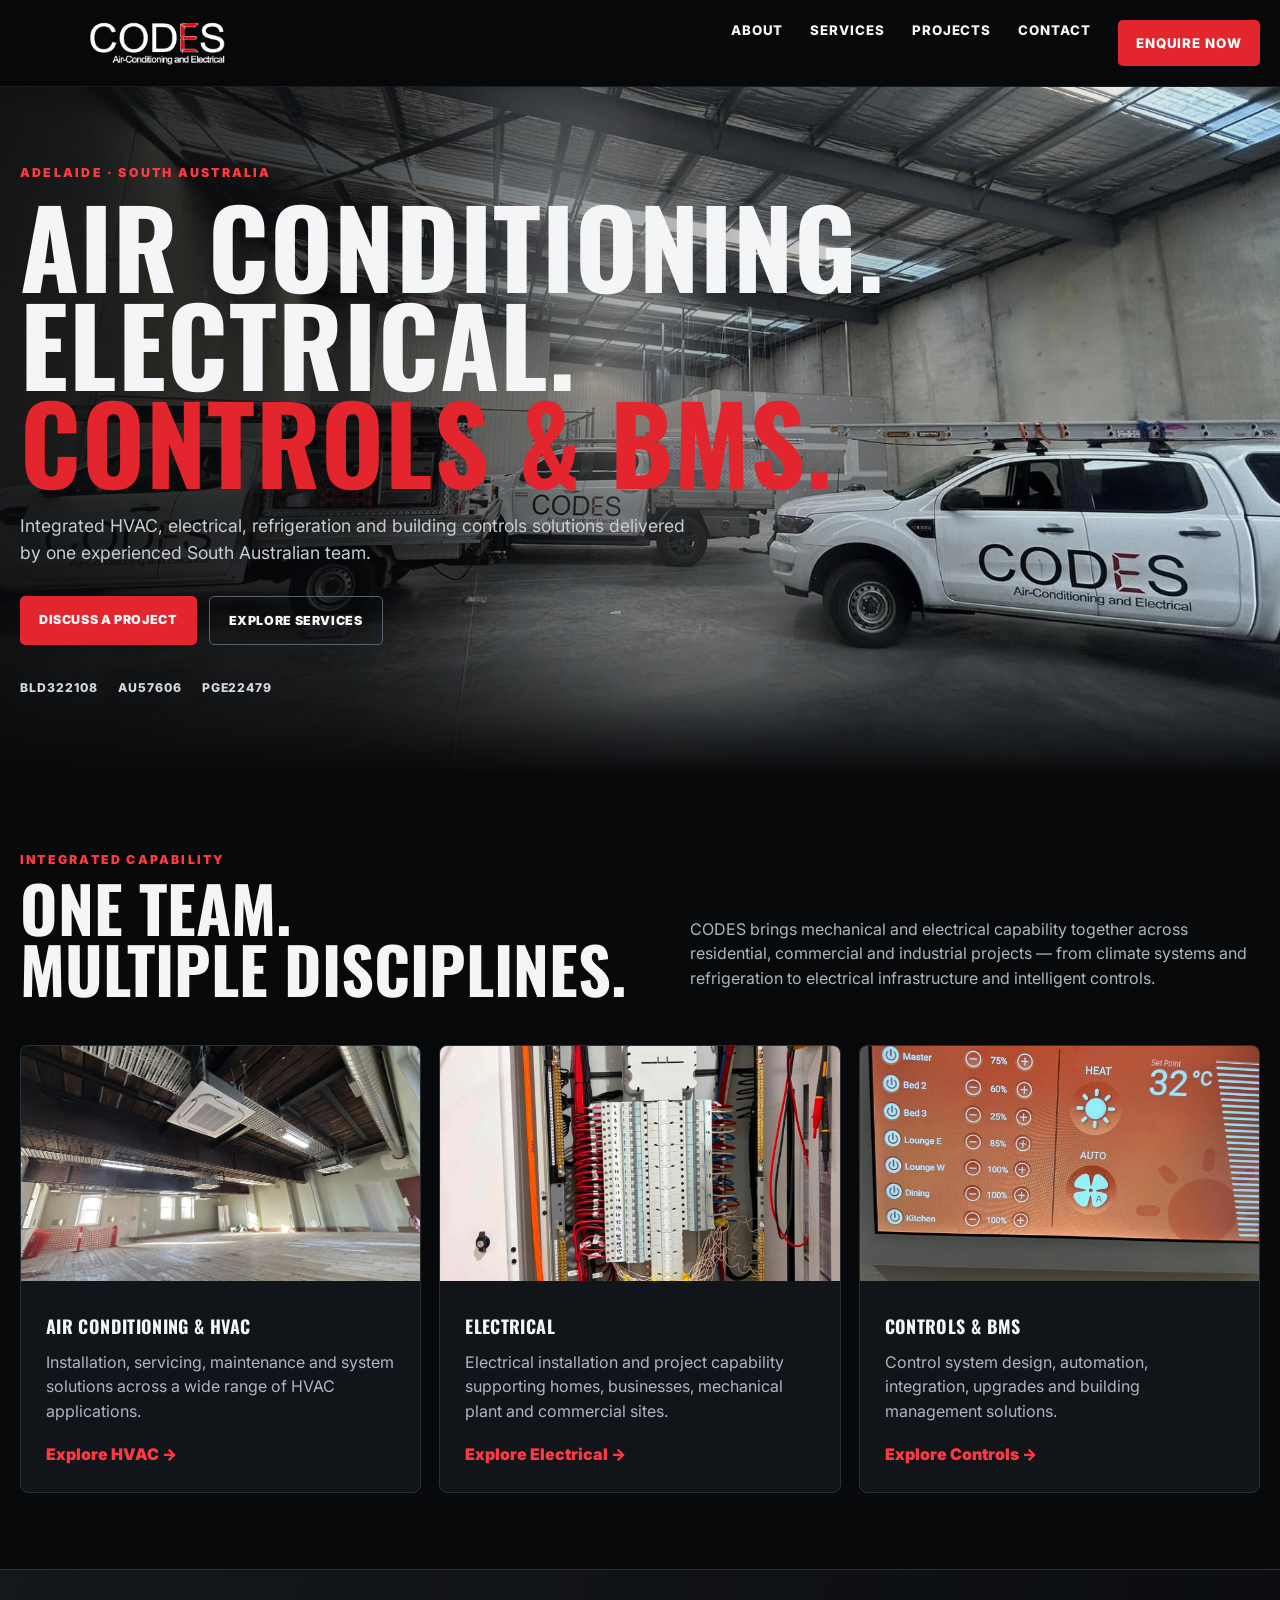
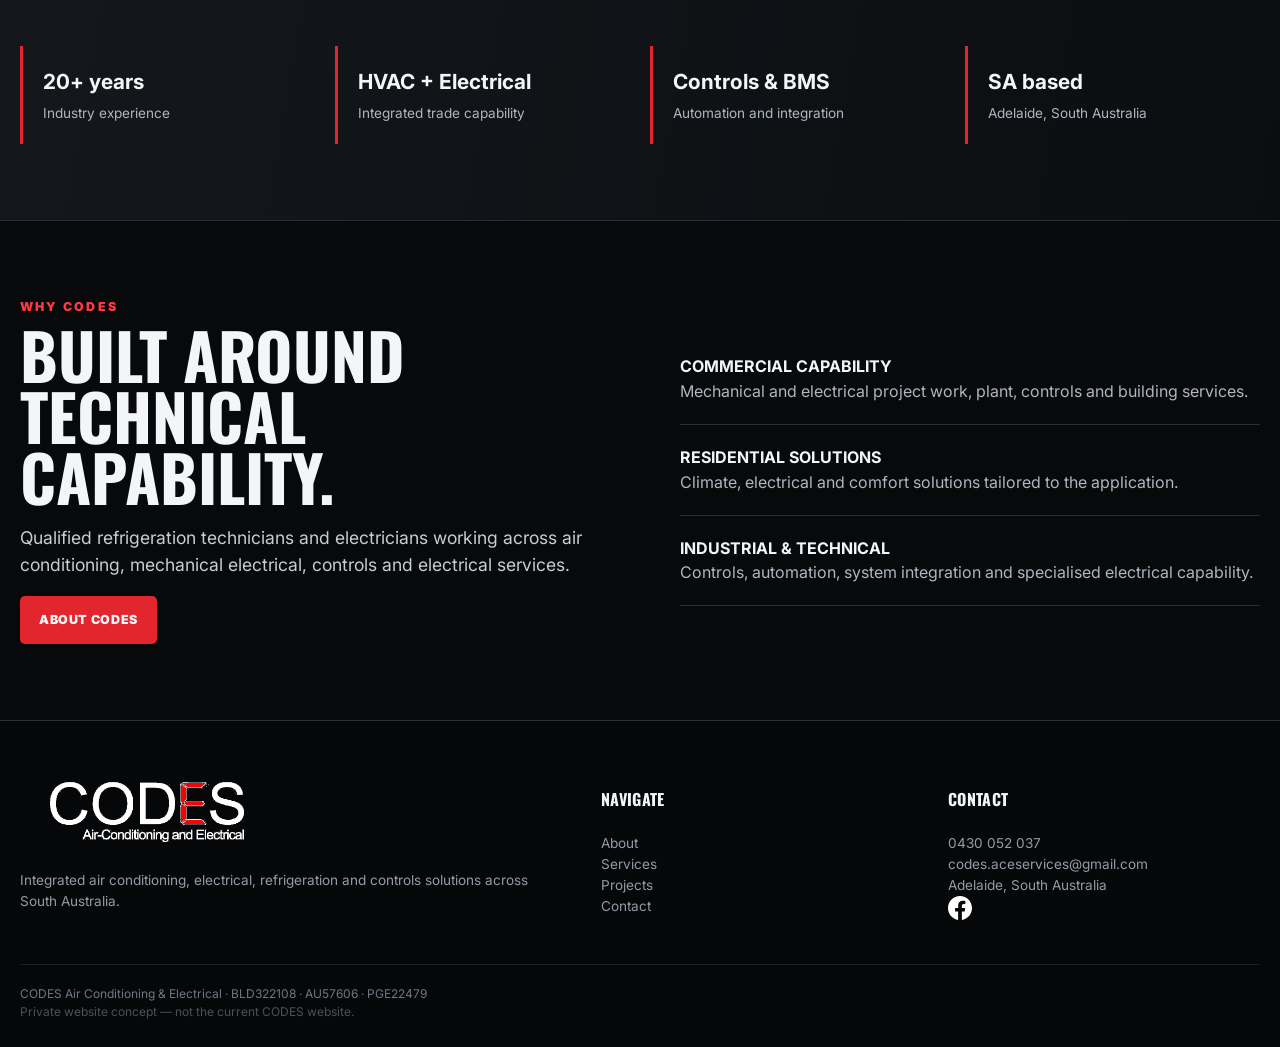
==== commit 2f58e8de: "CODES_Air_Conditioning_Electrical_CONCEPT_V6" ====
--- a/index.html
+++ b/index.html
@@ -8,9 +8,9 @@
 <div class="licences"><span>BLD322108</span><span>AU57606</span><span>PGE22479</span></div></div></section>
 <section><div class="container"><div class="section-head"><div><div class="kicker">Integrated capability</div><h2>One team.<br>Multiple disciplines.</h2></div><p>CODES brings mechanical and electrical capability together across residential, commercial and industrial projects — from climate systems and refrigeration to electrical infrastructure and intelligent controls.</p></div>
 <div class="grid">
-<div class="card"><img src="https://static.wixstatic.com/media/96a6d0_7111ad4e45d14071b9888db91f971508~mv2.jpg/v1/fill/w_227%2Ch_226%2Cq_75%2Cenc_avif%2Cquality_auto/96a6d0_7111ad4e45d14071b9888db91f971508~mv2.jpg" alt=""><div class="card-body"><h3>Air Conditioning & HVAC</h3><p>Installation, servicing, maintenance and system solutions across a wide range of HVAC applications.</p><a class="arrow" href="services.html">Explore HVAC →</a></div></div>
-<div class="card"><img src="https://static.wixstatic.com/media/96a6d0_8747430445644371b84aa2e720a99215~mv2.jpg/v1/fill/w_226%2Ch_226%2Cq_75%2Cenc_avif%2Cquality_auto/96a6d0_8747430445644371b84aa2e720a99215~mv2.jpg" alt=""><div class="card-body"><h3>Electrical</h3><p>Electrical installation and project capability supporting homes, businesses, mechanical plant and commercial sites.</p><a class="arrow" href="services.html">Explore Electrical →</a></div></div>
-<div class="card"><img src="https://static.wixstatic.com/media/96a6d0_6ca4ff408c3e405ea4d8a4e0ba806572~mv2.png/v1/fill/w_227%2Ch_226%2Cq_75%2Cenc_avif%2Cquality_auto/96a6d0_6ca4ff408c3e405ea4d8a4e0ba806572~mv2.png" alt=""><div class="card-body"><h3>Controls & BMS</h3><p>Control system design, automation, integration, upgrades and building management solutions.</p><a class="arrow" href="services.html">Explore Controls →</a></div></div>
+<div class="card"><img src="assets/codes-hvac-commercial.jpg" alt=""><div class="card-body"><h3>Air Conditioning & HVAC</h3><p>Installation, servicing, maintenance and system solutions across a wide range of HVAC applications.</p><a class="arrow" href="services.html">Explore HVAC →</a></div></div>
+<div class="card"><img src="assets/codes-electrical-board.jpg" alt=""><div class="card-body"><h3>Electrical</h3><p>Electrical installation and project capability supporting homes, businesses, mechanical plant and commercial sites.</p><a class="arrow" href="services.html">Explore Electrical →</a></div></div>
+<div class="card"><img src="assets/codes-controls.jpg" alt=""><div class="card-body"><h3>Controls & BMS</h3><p>Control system design, automation, integration, upgrades and building management solutions.</p><a class="arrow" href="services.html">Explore Controls →</a></div></div>
 </div></div></section>
 <section class="band"><div class="container stats"><div class="stat"><b>20+ years</b><span>Industry experience</span></div><div class="stat"><b>HVAC + Electrical</b><span>Integrated trade capability</span></div><div class="stat"><b>Controls & BMS</b><span>Automation and integration</span></div><div class="stat"><b>SA based</b><span>Adelaide, South Australia</span></div></div></section>
 <section><div class="container split"><div><div class="kicker">Why CODES</div><h2 class="big">Built around technical capability.</h2><p class="lead">Qualified refrigeration technicians and electricians working across air conditioning, mechanical electrical, controls and electrical services.</p><a class="btn" href="about.html">About CODES</a></div>
--- a/assets/style.css
+++ b/assets/style.css
@@ -65,3 +65,13 @@
 .facebook-icon{width:24px;height:24px;display:block}
 .sr-only{position:absolute;width:1px;height:1px;padding:0;margin:-1px;overflow:hidden;clip:rect(0,0,0,0);white-space:nowrap;border:0}
 @media(max-width:850px){.brand img{width:205px!important}}
+
+/* V6 genuine CODES photography */
+.about-photo-strip{padding:0 0 72px}
+.about-photo-strip img{width:100%;height:460px;object-fit:cover;object-position:center 62%;border-radius:6px;display:block}
+.service-block img{height:300px;object-fit:cover}
+@media(max-width:700px){
+  .about-photo-strip{padding-bottom:48px}
+  .about-photo-strip img{height:300px}
+  .service-block img{height:240px}
+}
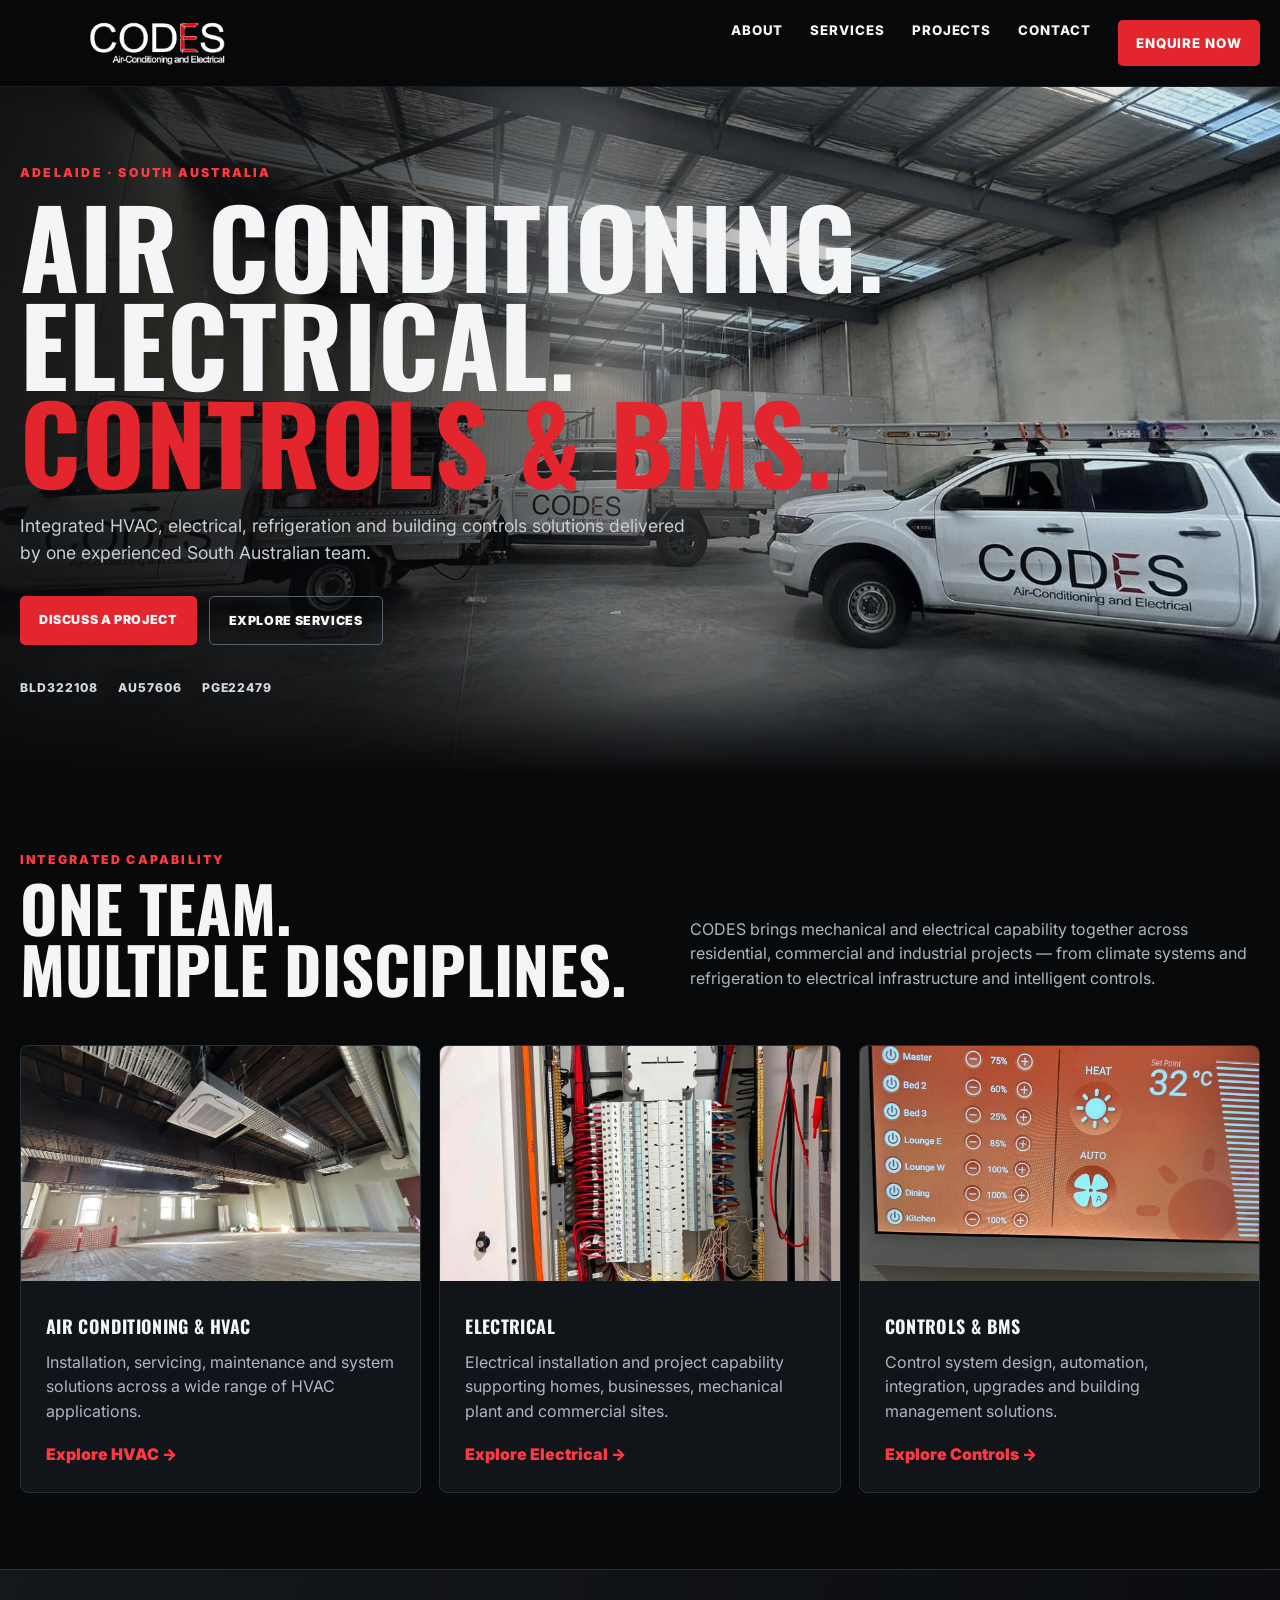
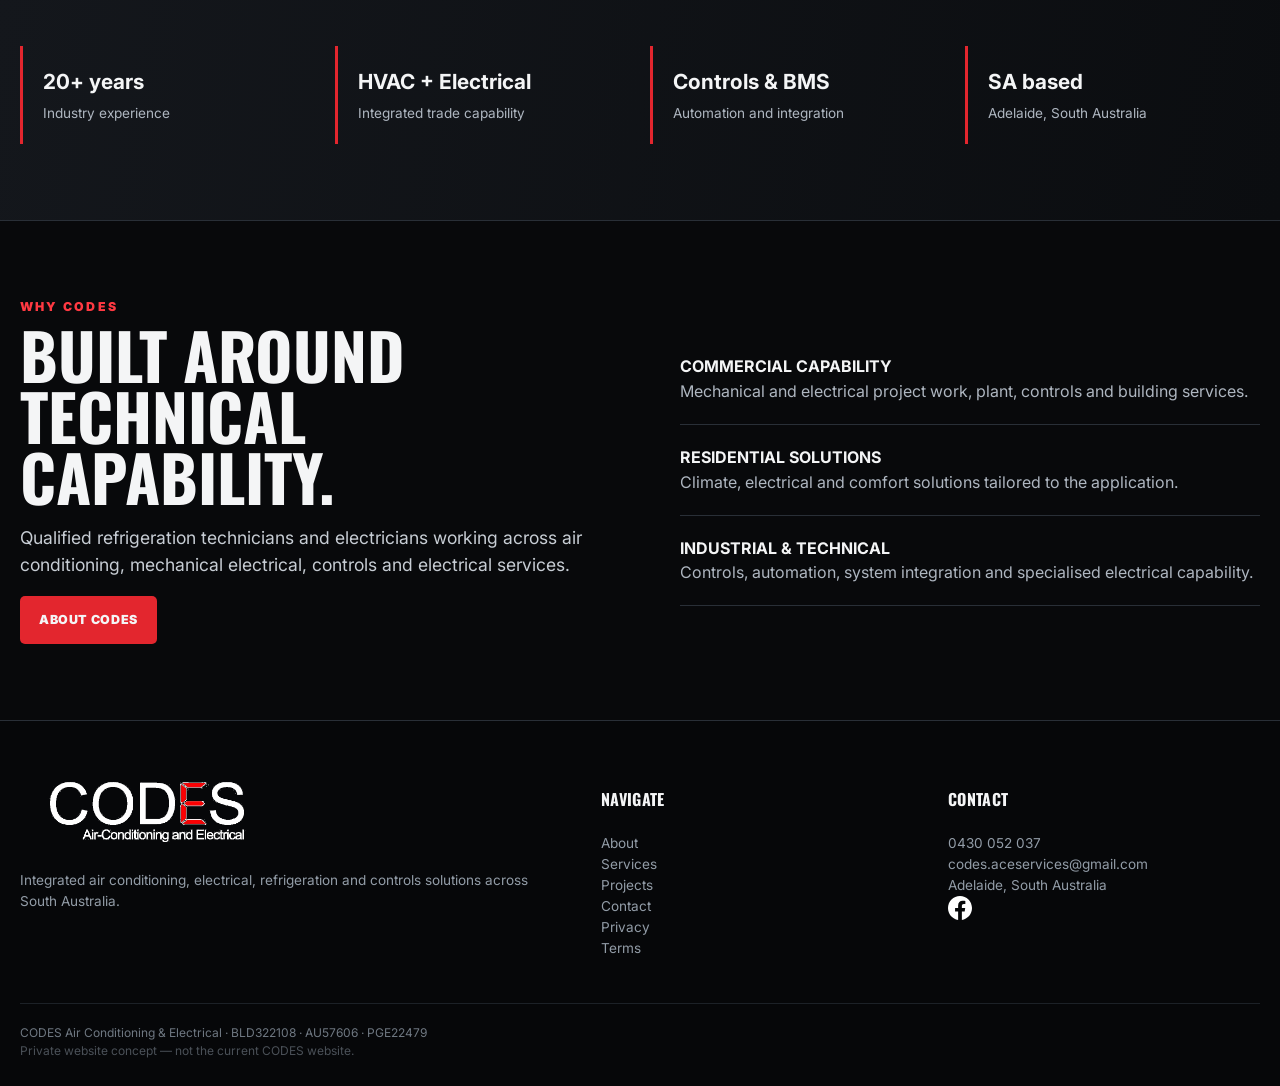
==== commit 638e3be3: "CODES_Air_Conditioning_Electrical_CONCEPT_V6_2" ====
--- a/index.html
+++ b/index.html
@@ -15,6 +15,6 @@
 <section class="band"><div class="container stats"><div class="stat"><b>20+ years</b><span>Industry experience</span></div><div class="stat"><b>HVAC + Electrical</b><span>Integrated trade capability</span></div><div class="stat"><b>Controls & BMS</b><span>Automation and integration</span></div><div class="stat"><b>SA based</b><span>Adelaide, South Australia</span></div></div></section>
 <section><div class="container split"><div><div class="kicker">Why CODES</div><h2 class="big">Built around technical capability.</h2><p class="lead">Qualified refrigeration technicians and electricians working across air conditioning, mechanical electrical, controls and electrical services.</p><a class="btn" href="about.html">About CODES</a></div>
 <div><div class="feature"><b>Commercial capability</b><span>Mechanical and electrical project work, plant, controls and building services.</span></div><div class="feature"><b>Residential solutions</b><span>Climate, electrical and comfort solutions tailored to the application.</span></div><div class="feature"><b>Industrial & technical</b><span>Controls, automation, system integration and specialised electrical capability.</span></div></div></div></section></main><footer><div class="container"><div class="footer-grid"><div><img class="footer-logo" src="assets/codes-logo-dark.png" alt="CODES"><p>Integrated air conditioning, electrical, refrigeration and controls solutions across South Australia.</p></div>
-<div><h4>Navigate</h4><p><a href="about.html">About</a><br><a href="services.html">Services</a><br><a href="projects.html">Projects</a><br><a href="contact.html">Contact</a></p></div>
+<div><h4>Navigate</h4><p><a href="about.html">About</a><br><a href="services.html">Services</a><br><a href="projects.html">Projects</a><br><a href="contact.html">Contact</a><br><a href="privacy.html">Privacy</a><br><a href="terms.html">Terms</a></p></div>
 <div><h4>Contact</h4><p><a href="tel:0430052037">0430 052 037</a><br><a href="mailto:codes.aceservices@gmail.com">codes.aceservices@gmail.com</a><br>Adelaide, South Australia<br><a class="facebook-link" href="https://www.facebook.com/profile.php?id=100089421987828" target="_blank" rel="noopener" aria-label="CODES on Facebook"><svg class="facebook-icon" viewBox="0 0 24 24" aria-hidden="true"><path fill="currentColor" d="M24 12.073C24 5.405 18.627 0 12 0S0 5.405 0 12.073C0 18.1 4.388 23.094 10.125 24v-8.438H7.078v-3.489h3.047V9.413c0-3.025 1.792-4.697 4.533-4.697 1.313 0 2.686.236 2.686.236v2.973h-1.513c-1.49 0-1.956.931-1.956 1.887v2.261h3.328l-.532 3.489h-2.796V24C19.612 23.094 24 18.1 24 12.073Z"/></svg><span class="sr-only">Facebook</span></a></p></div></div>
 <div class="copy">CODES Air Conditioning & Electrical · BLD322108 · AU57606 · PGE22479<br><span style="opacity:.65">Private website concept — not the current CODES website.</span></div></div></footer></body></html>
--- a/assets/style.css
+++ b/assets/style.css
@@ -75,3 +75,10 @@
   .about-photo-strip img{height:300px}
   .service-block img{height:240px}
 }
+
+/* V6.2 project image rendering fix */
+.project-placeholder{
+  background-position:center !important;
+  background-size:cover !important;
+  background-repeat:no-repeat !important;
+}
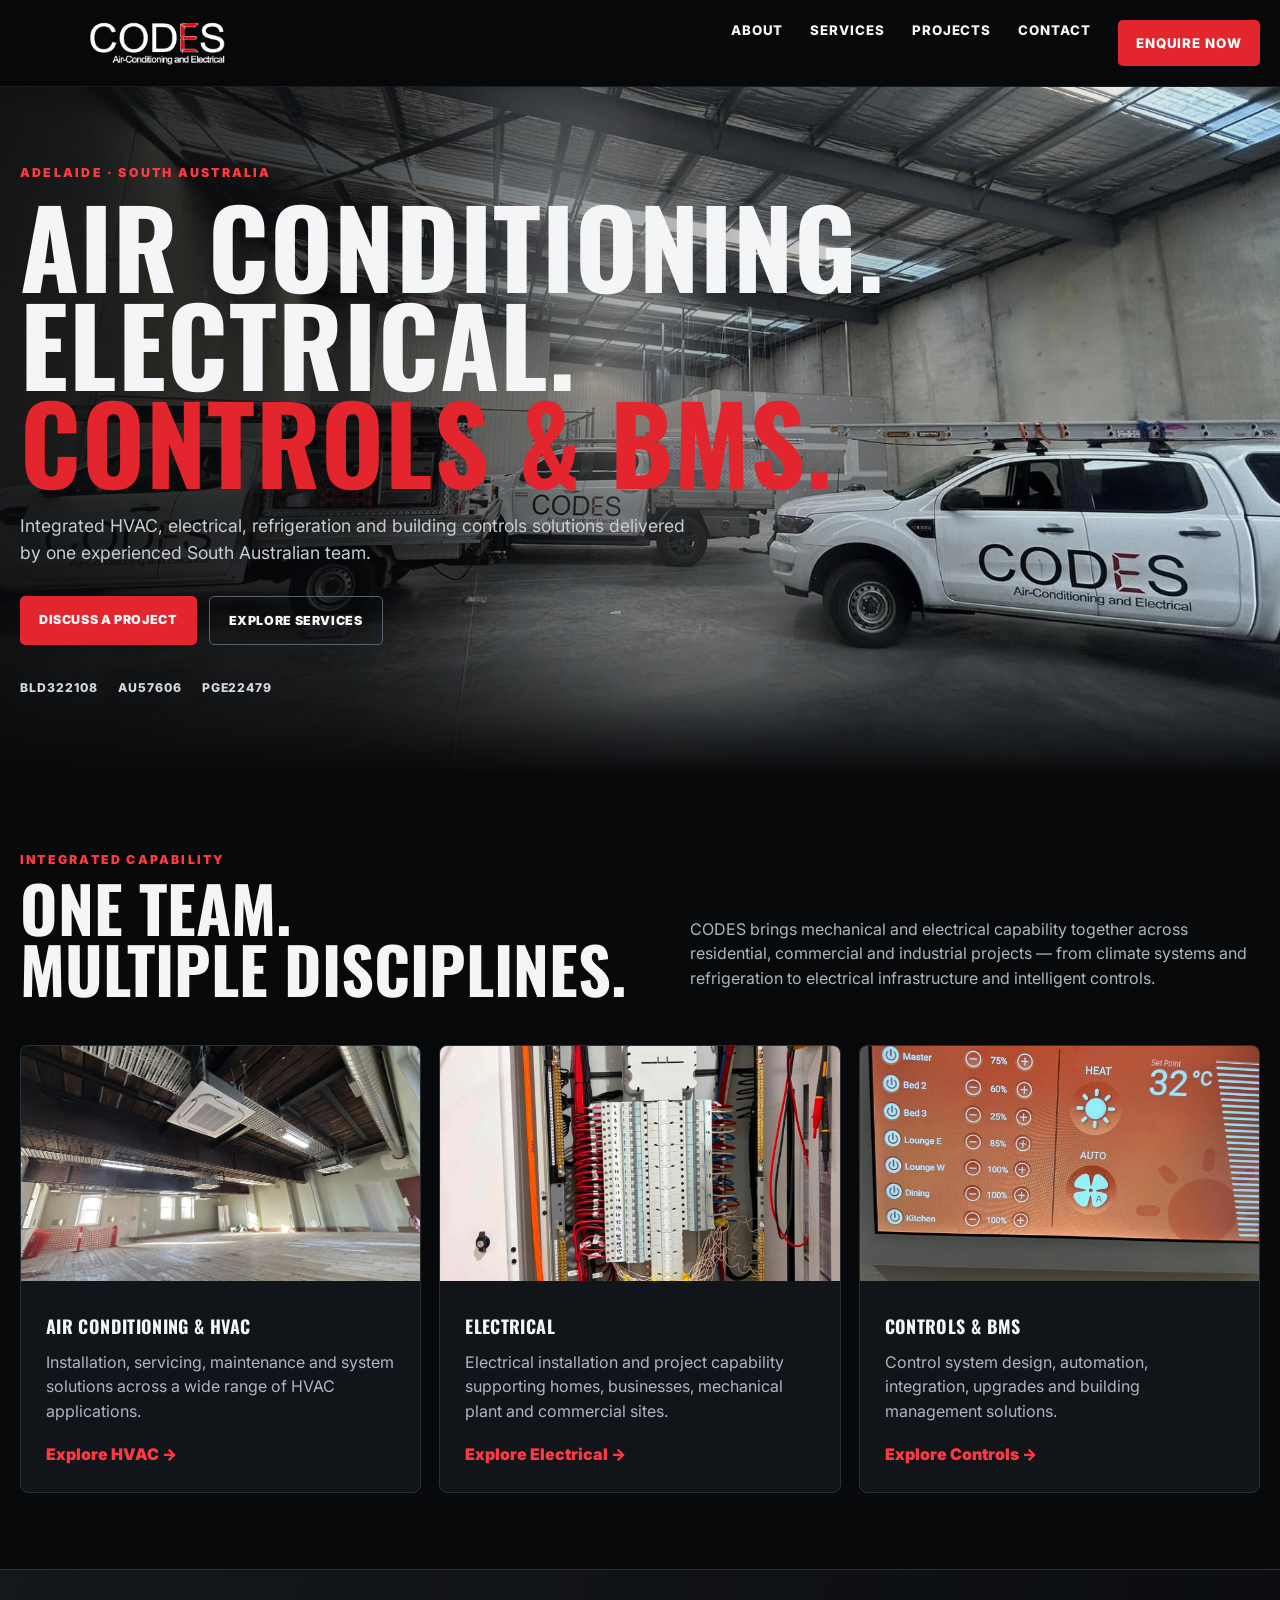
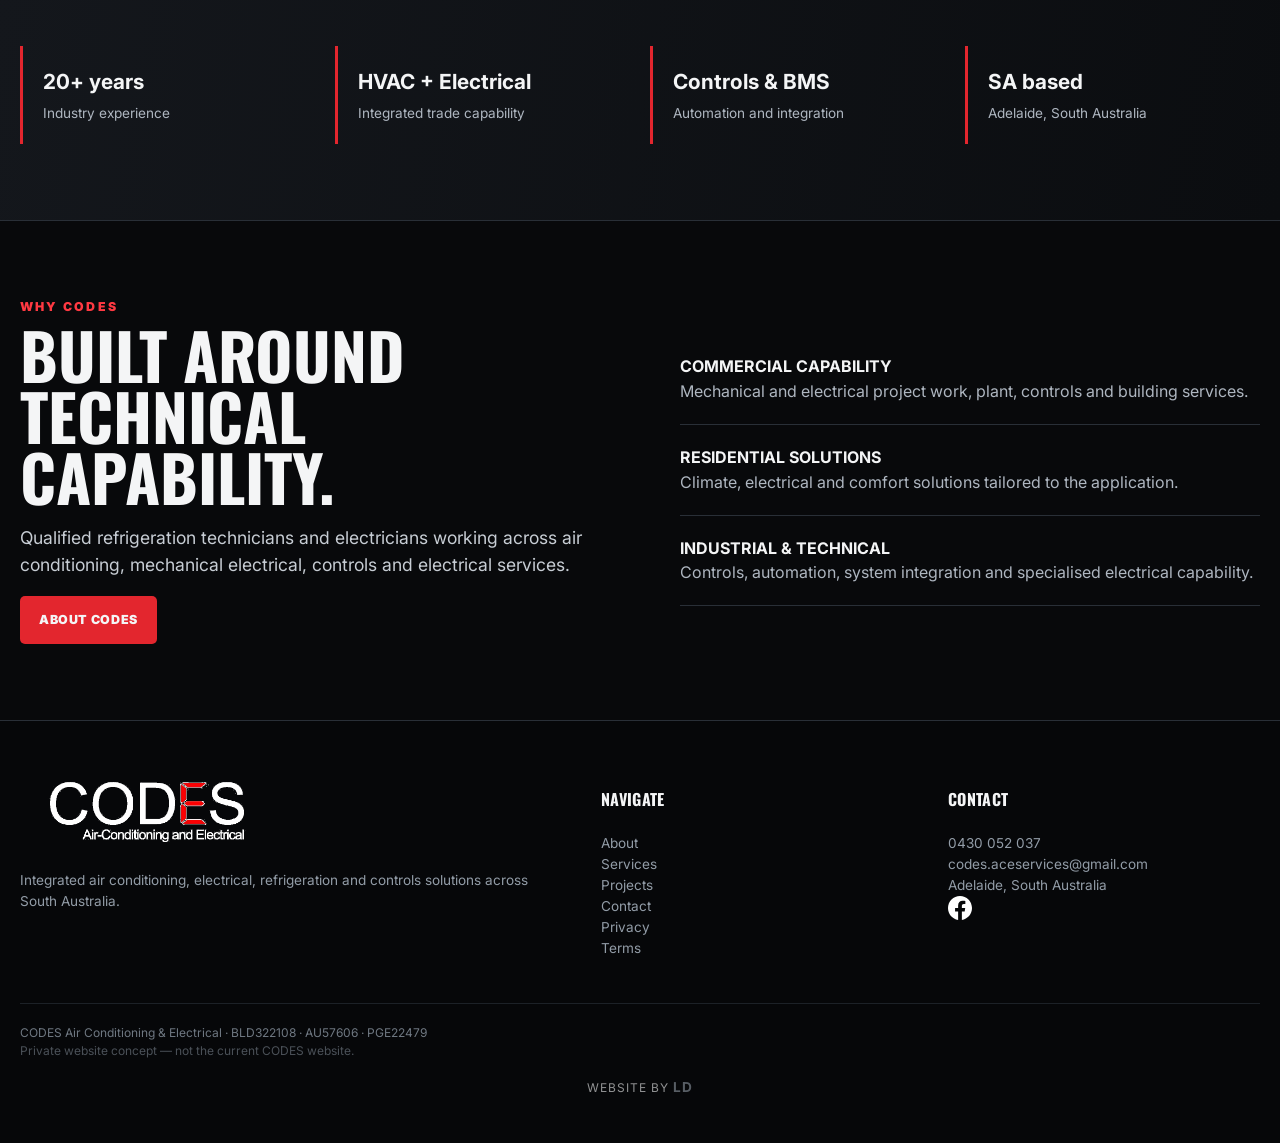
==== commit afabd195: "CODES_Air_Conditioning_Electrical_CONCEPT_V6_4" ====
--- a/index.html
+++ b/index.html
@@ -17,4 +17,4 @@
 <div><div class="feature"><b>Commercial capability</b><span>Mechanical and electrical project work, plant, controls and building services.</span></div><div class="feature"><b>Residential solutions</b><span>Climate, electrical and comfort solutions tailored to the application.</span></div><div class="feature"><b>Industrial & technical</b><span>Controls, automation, system integration and specialised electrical capability.</span></div></div></div></section></main><footer><div class="container"><div class="footer-grid"><div><img class="footer-logo" src="assets/codes-logo-dark.png" alt="CODES"><p>Integrated air conditioning, electrical, refrigeration and controls solutions across South Australia.</p></div>
 <div><h4>Navigate</h4><p><a href="about.html">About</a><br><a href="services.html">Services</a><br><a href="projects.html">Projects</a><br><a href="contact.html">Contact</a><br><a href="privacy.html">Privacy</a><br><a href="terms.html">Terms</a></p></div>
 <div><h4>Contact</h4><p><a href="tel:0430052037">0430 052 037</a><br><a href="mailto:codes.aceservices@gmail.com">codes.aceservices@gmail.com</a><br>Adelaide, South Australia<br><a class="facebook-link" href="https://www.facebook.com/profile.php?id=100089421987828" target="_blank" rel="noopener" aria-label="CODES on Facebook"><svg class="facebook-icon" viewBox="0 0 24 24" aria-hidden="true"><path fill="currentColor" d="M24 12.073C24 5.405 18.627 0 12 0S0 5.405 0 12.073C0 18.1 4.388 23.094 10.125 24v-8.438H7.078v-3.489h3.047V9.413c0-3.025 1.792-4.697 4.533-4.697 1.313 0 2.686.236 2.686.236v2.973h-1.513c-1.49 0-1.956.931-1.956 1.887v2.261h3.328l-.532 3.489h-2.796V24C19.612 23.094 24 18.1 24 12.073Z"/></svg><span class="sr-only">Facebook</span></a></p></div></div>
-<div class="copy">CODES Air Conditioning & Electrical · BLD322108 · AU57606 · PGE22479<br><span style="opacity:.65">Private website concept — not the current CODES website.</span></div></div></footer></body></html>+<div class="copy">CODES Air Conditioning & Electrical · BLD322108 · AU57606 · PGE22479<br><span style="opacity:.65">Private website concept — not the current CODES website.</span></div></div><div class="site-credit">Website by <a href="https://laikvedigital.com.au/" target="_blank" rel="noopener">LD</a></div></footer></body></html>
--- a/assets/style.css
+++ b/assets/style.css
@@ -82,3 +82,15 @@
   background-size:cover !important;
   background-repeat:no-repeat !important;
 }
+
+/* Laikve Digital site credit */
+.site-credit{
+  text-align:center;
+  padding:16px 20px 20px;
+  font-size:12px;
+  letter-spacing:.08em;
+  text-transform:uppercase;
+  opacity:.58;
+}
+.site-credit a{font-weight:700;text-decoration:none}
+.site-credit a:hover{opacity:.8}
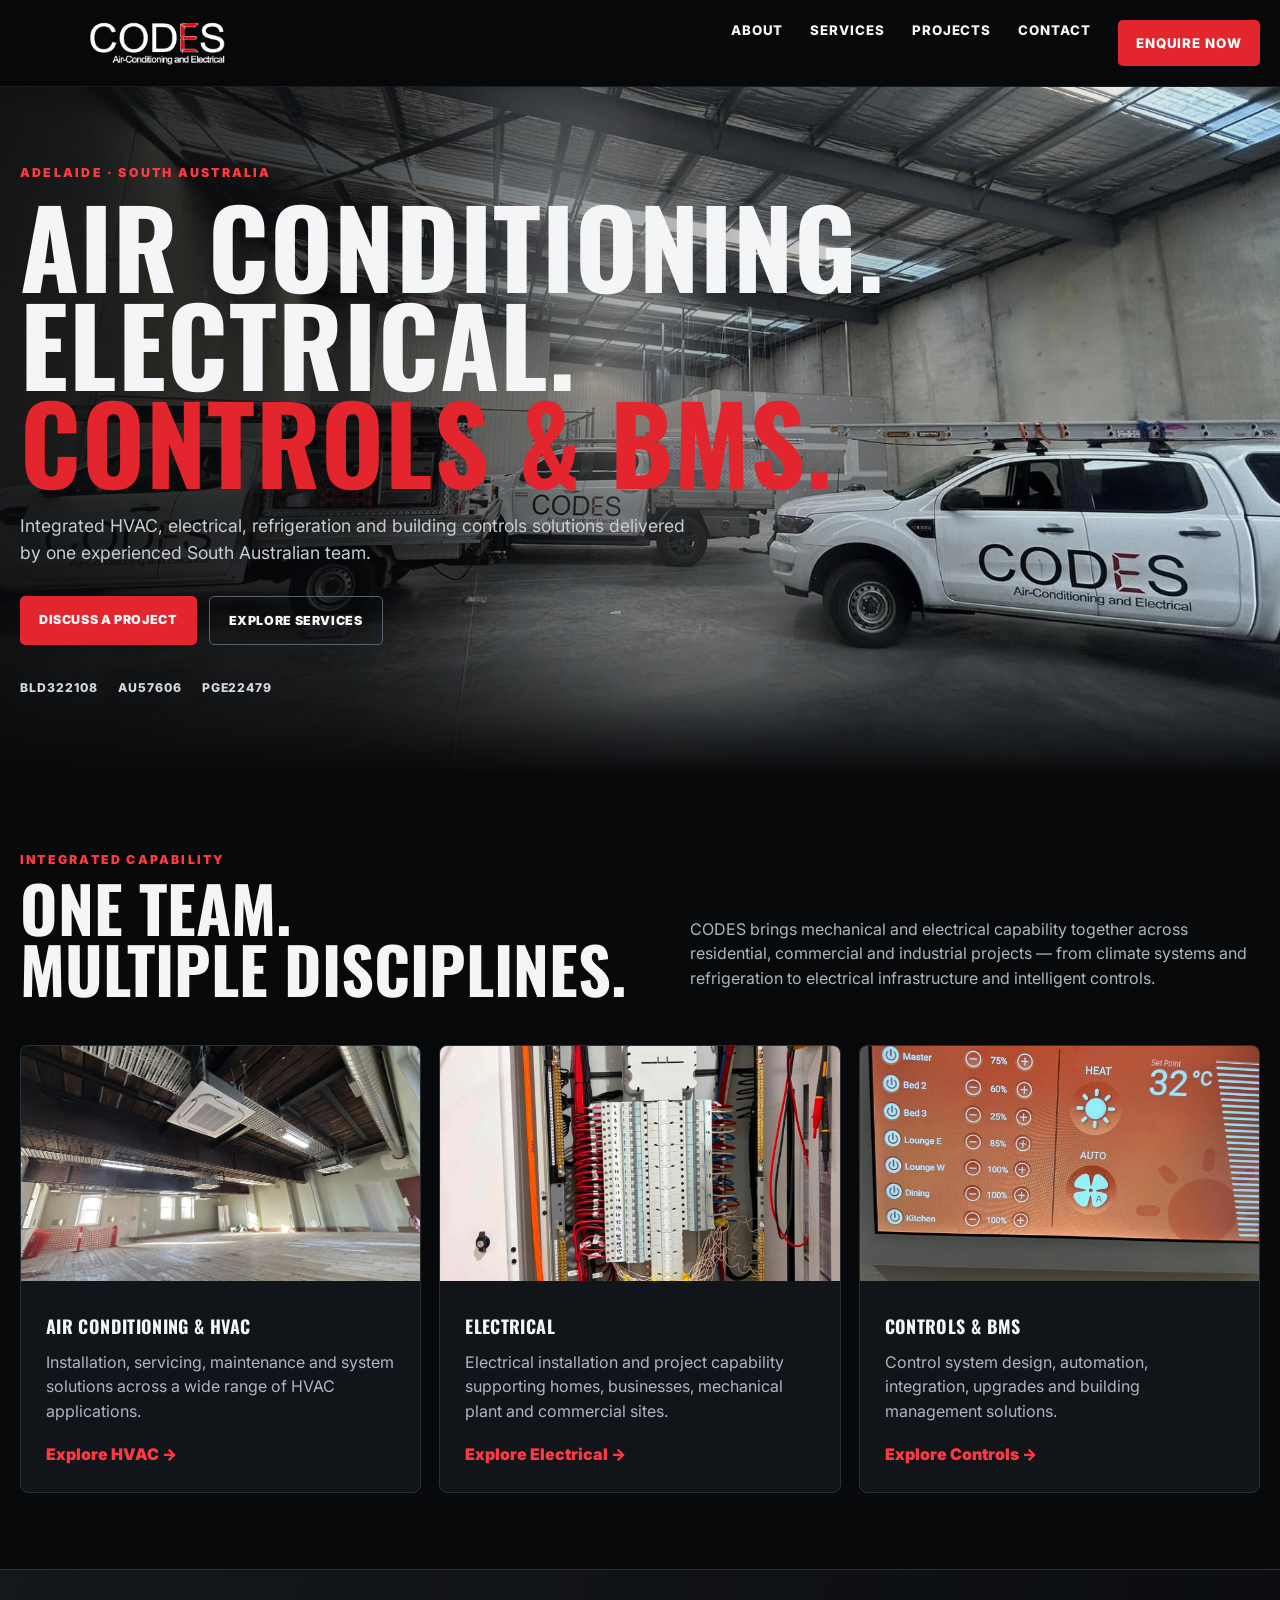
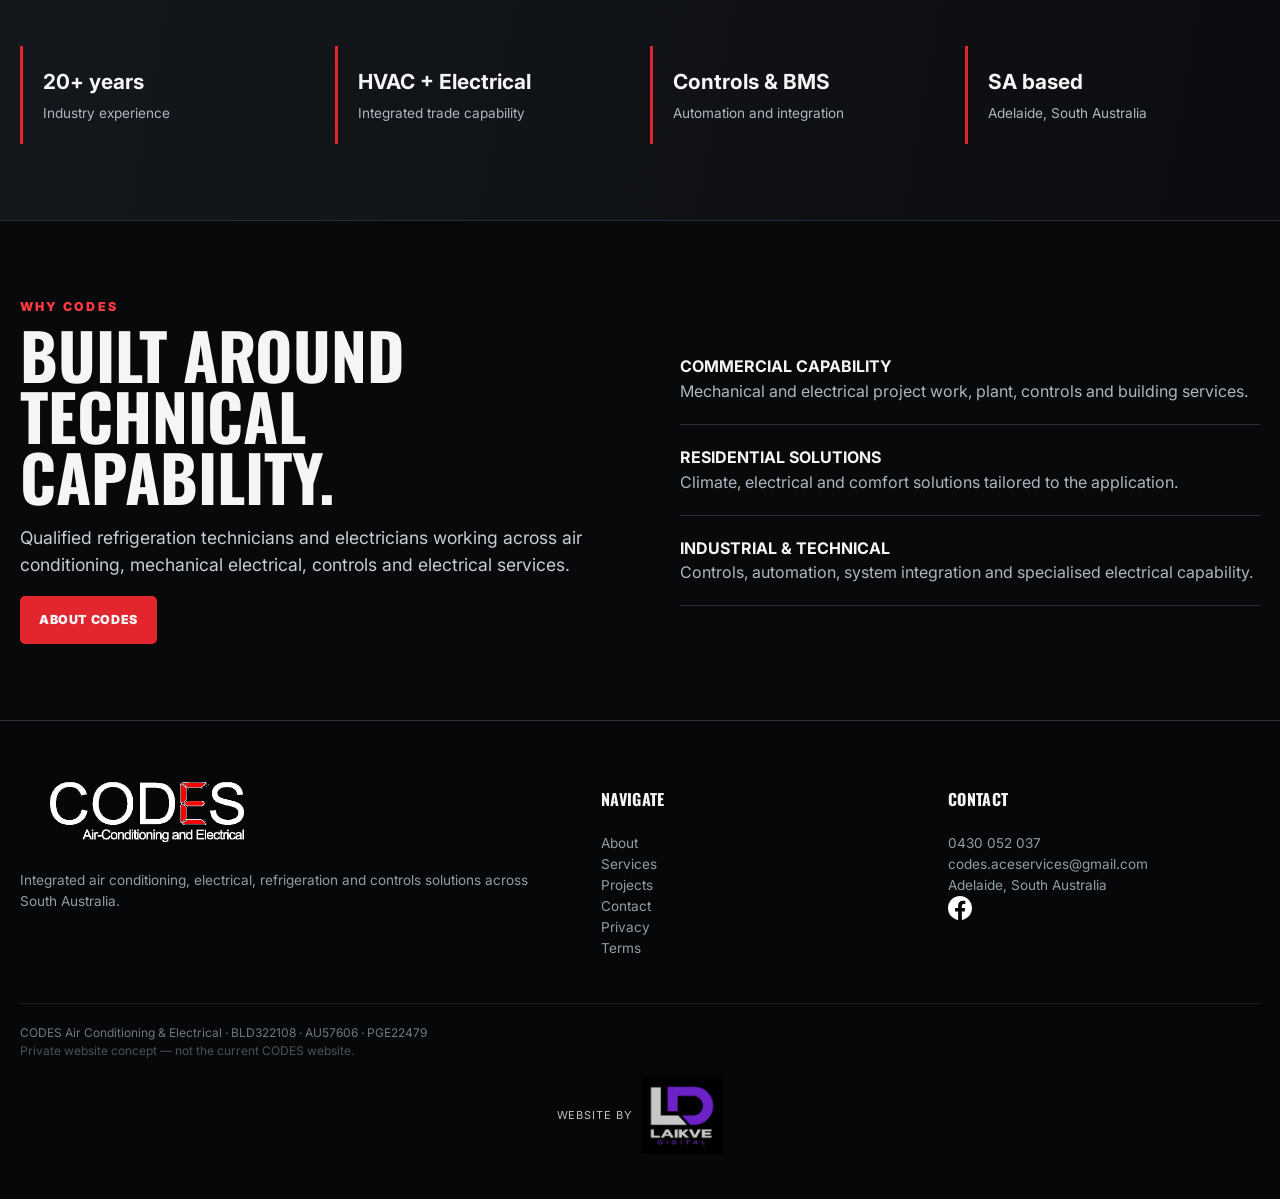
==== commit 9691115b: "CODES_Air_Conditioning_Electrical_CONCEPT_V6_6" ====
--- a/index.html
+++ b/index.html
@@ -1,6 +1,6 @@
 <!doctype html><html lang="en-AU"><head><meta charset="utf-8"><meta name="viewport" content="width=device-width,initial-scale=1">
 <title>CODES Air Conditioning & Electrical | Concept</title><meta name="description" content="Private redesign concept for CODES Air Conditioning & Electrical."><meta name="robots" content="noindex,nofollow">
-<link rel="preconnect" href="https://fonts.googleapis.com"><link rel="preconnect" href="https://fonts.gstatic.com" crossorigin><link href="https://fonts.googleapis.com/css2?family=Inter:wght@400;500;600;700;800&family=Oswald:wght@500;600;700&display=swap" rel="stylesheet"><link rel="stylesheet" href="assets/style.css"></head><body><header><div class="container nav"><a class="brand" href="index.html"><img src="assets/codes-logo-dark.png" alt="CODES Air Conditioning & Electrical"></a>
+<link rel="preconnect" href="https://fonts.googleapis.com"><link rel="preconnect" href="https://fonts.gstatic.com" crossorigin><link href="https://fonts.googleapis.com/css2?family=Inter:wght@400;500;600;700;800&family=Oswald:wght@500;600;700&display=swap" rel="stylesheet"><link rel="stylesheet" href="assets/style.css"><link rel="icon" href="assets/favicon.ico" sizes="any"><link rel="icon" type="image/png" sizes="32x32" href="assets/favicon-32.png"></head><body><header><div class="container nav"><a class="brand" href="index.html"><img src="assets/codes-logo-dark.png" alt="CODES Air Conditioning & Electrical"></a>
 <nav><a href="about.html">About</a><a href="services.html">Services</a><a href="projects.html">Projects</a><a href="contact.html">Contact</a><a class="cta" href="contact.html">Enquire Now</a></nav></div></header>
 <main><section class="hero"><div class="container"><div class="kicker">Adelaide · South Australia</div><h1>Air Conditioning.<br>Electrical.<br><span>Controls &amp; BMS.</span></h1>
 <p class="lead">Integrated HVAC, electrical, refrigeration and building controls solutions delivered by one experienced South Australian team.</p>
@@ -17,4 +17,4 @@
 <div><div class="feature"><b>Commercial capability</b><span>Mechanical and electrical project work, plant, controls and building services.</span></div><div class="feature"><b>Residential solutions</b><span>Climate, electrical and comfort solutions tailored to the application.</span></div><div class="feature"><b>Industrial & technical</b><span>Controls, automation, system integration and specialised electrical capability.</span></div></div></div></section></main><footer><div class="container"><div class="footer-grid"><div><img class="footer-logo" src="assets/codes-logo-dark.png" alt="CODES"><p>Integrated air conditioning, electrical, refrigeration and controls solutions across South Australia.</p></div>
 <div><h4>Navigate</h4><p><a href="about.html">About</a><br><a href="services.html">Services</a><br><a href="projects.html">Projects</a><br><a href="contact.html">Contact</a><br><a href="privacy.html">Privacy</a><br><a href="terms.html">Terms</a></p></div>
 <div><h4>Contact</h4><p><a href="tel:0430052037">0430 052 037</a><br><a href="mailto:codes.aceservices@gmail.com">codes.aceservices@gmail.com</a><br>Adelaide, South Australia<br><a class="facebook-link" href="https://www.facebook.com/profile.php?id=100089421987828" target="_blank" rel="noopener" aria-label="CODES on Facebook"><svg class="facebook-icon" viewBox="0 0 24 24" aria-hidden="true"><path fill="currentColor" d="M24 12.073C24 5.405 18.627 0 12 0S0 5.405 0 12.073C0 18.1 4.388 23.094 10.125 24v-8.438H7.078v-3.489h3.047V9.413c0-3.025 1.792-4.697 4.533-4.697 1.313 0 2.686.236 2.686.236v2.973h-1.513c-1.49 0-1.956.931-1.956 1.887v2.261h3.328l-.532 3.489h-2.796V24C19.612 23.094 24 18.1 24 12.073Z"/></svg><span class="sr-only">Facebook</span></a></p></div></div>
-<div class="copy">CODES Air Conditioning & Electrical · BLD322108 · AU57606 · PGE22479<br><span style="opacity:.65">Private website concept — not the current CODES website.</span></div></div><div class="site-credit">Website by <a href="https://laikvedigital.com.au/" target="_blank" rel="noopener">LD</a></div></footer></body></html>+<div class="copy">CODES Air Conditioning & Electrical · BLD322108 · AU57606 · PGE22479<br><span style="opacity:.65">Private website concept — not the current CODES website.</span></div></div><div class="site-credit"><span>Website by</span><a href="https://laikvedigital.com.au/" target="_blank" rel="noopener" aria-label="Laikve Digital"><img src="assets/laikve-digital-logo.png" alt="Laikve Digital"></a></div></footer></body></html>
--- a/assets/style.css
+++ b/assets/style.css
@@ -94,3 +94,19 @@
 }
 .site-credit a{font-weight:700;text-decoration:none}
 .site-credit a:hover{opacity:.8}
+
+/* V6.6 exact Laikve Digital footer credit */
+.site-credit{
+  display:flex;
+  justify-content:center;
+  align-items:center;
+  gap:10px;
+  padding:16px 20px 20px;
+  font-size:11px;
+  letter-spacing:.08em;
+  text-transform:uppercase;
+  opacity:.78;
+}
+.site-credit a{display:inline-flex;align-items:center}
+.site-credit img{display:block;width:82px;height:auto}
+@media(max-width:700px){.site-credit img{width:74px}}
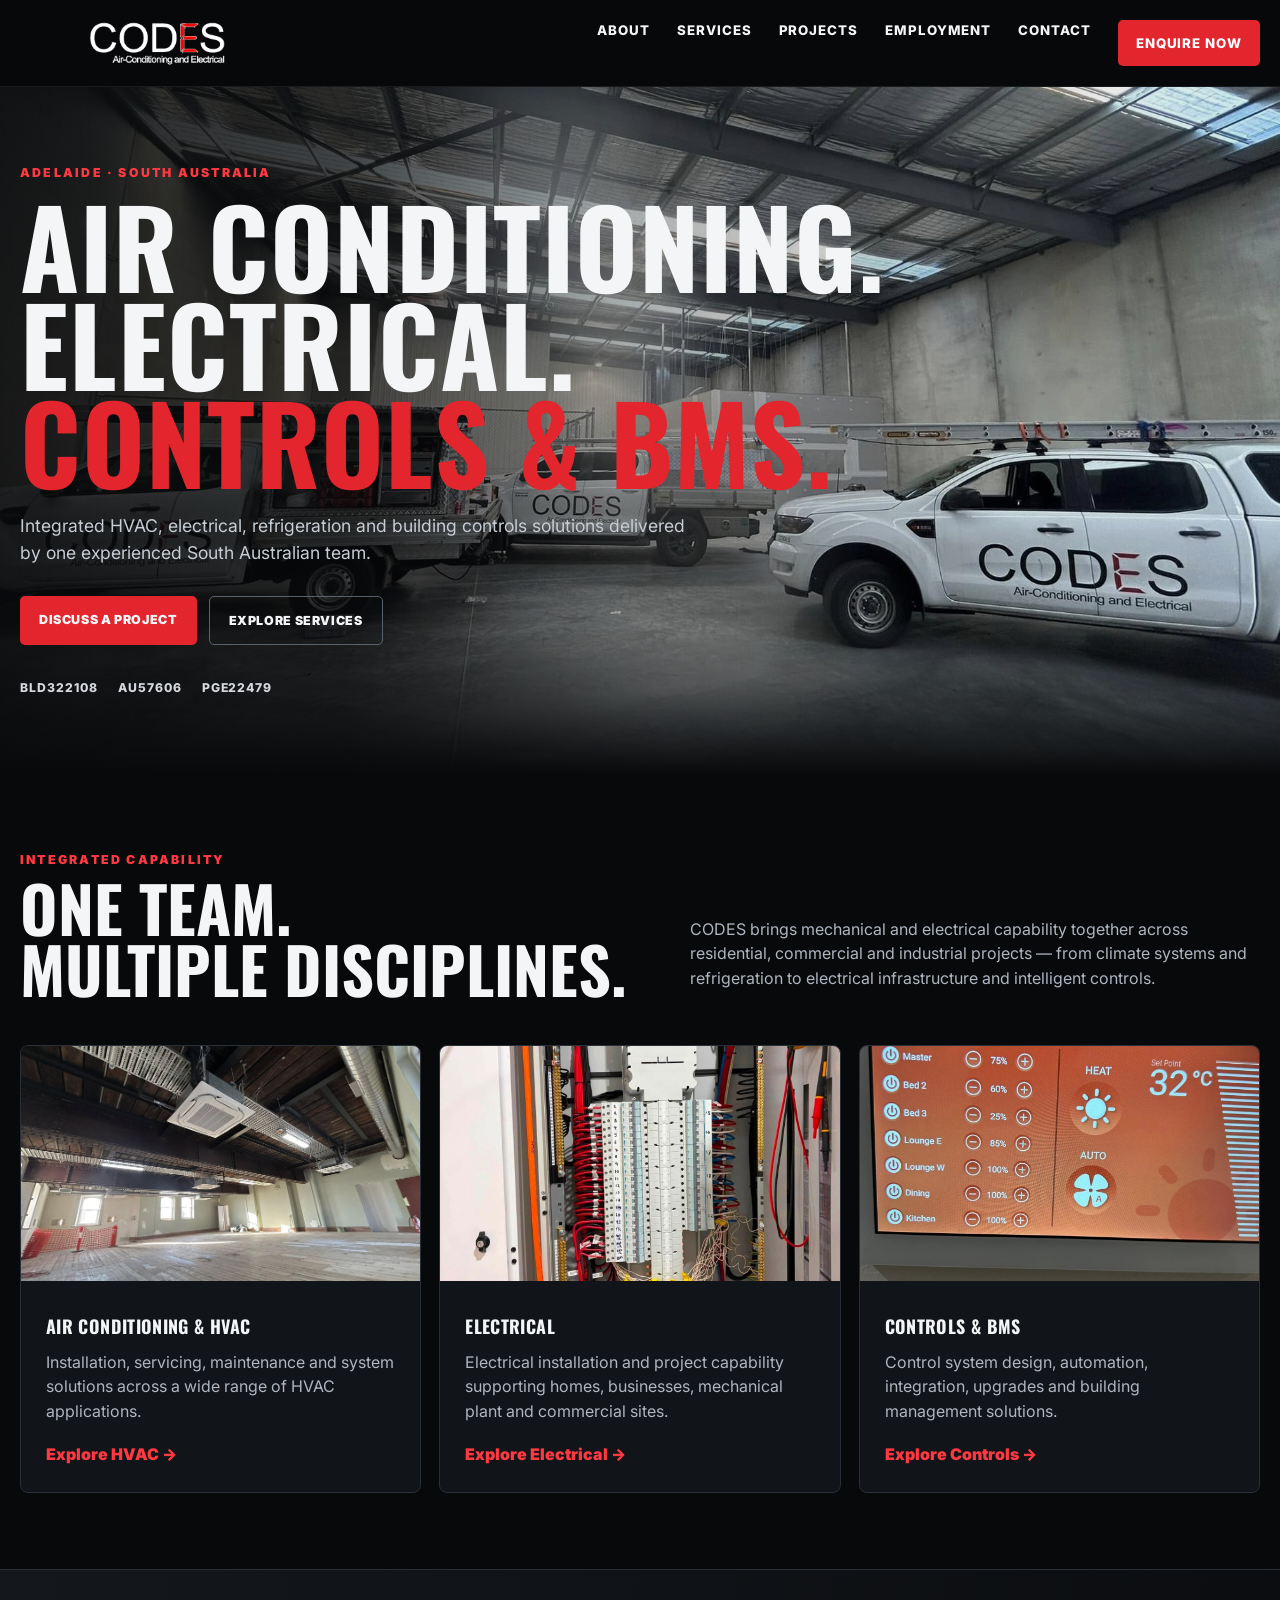
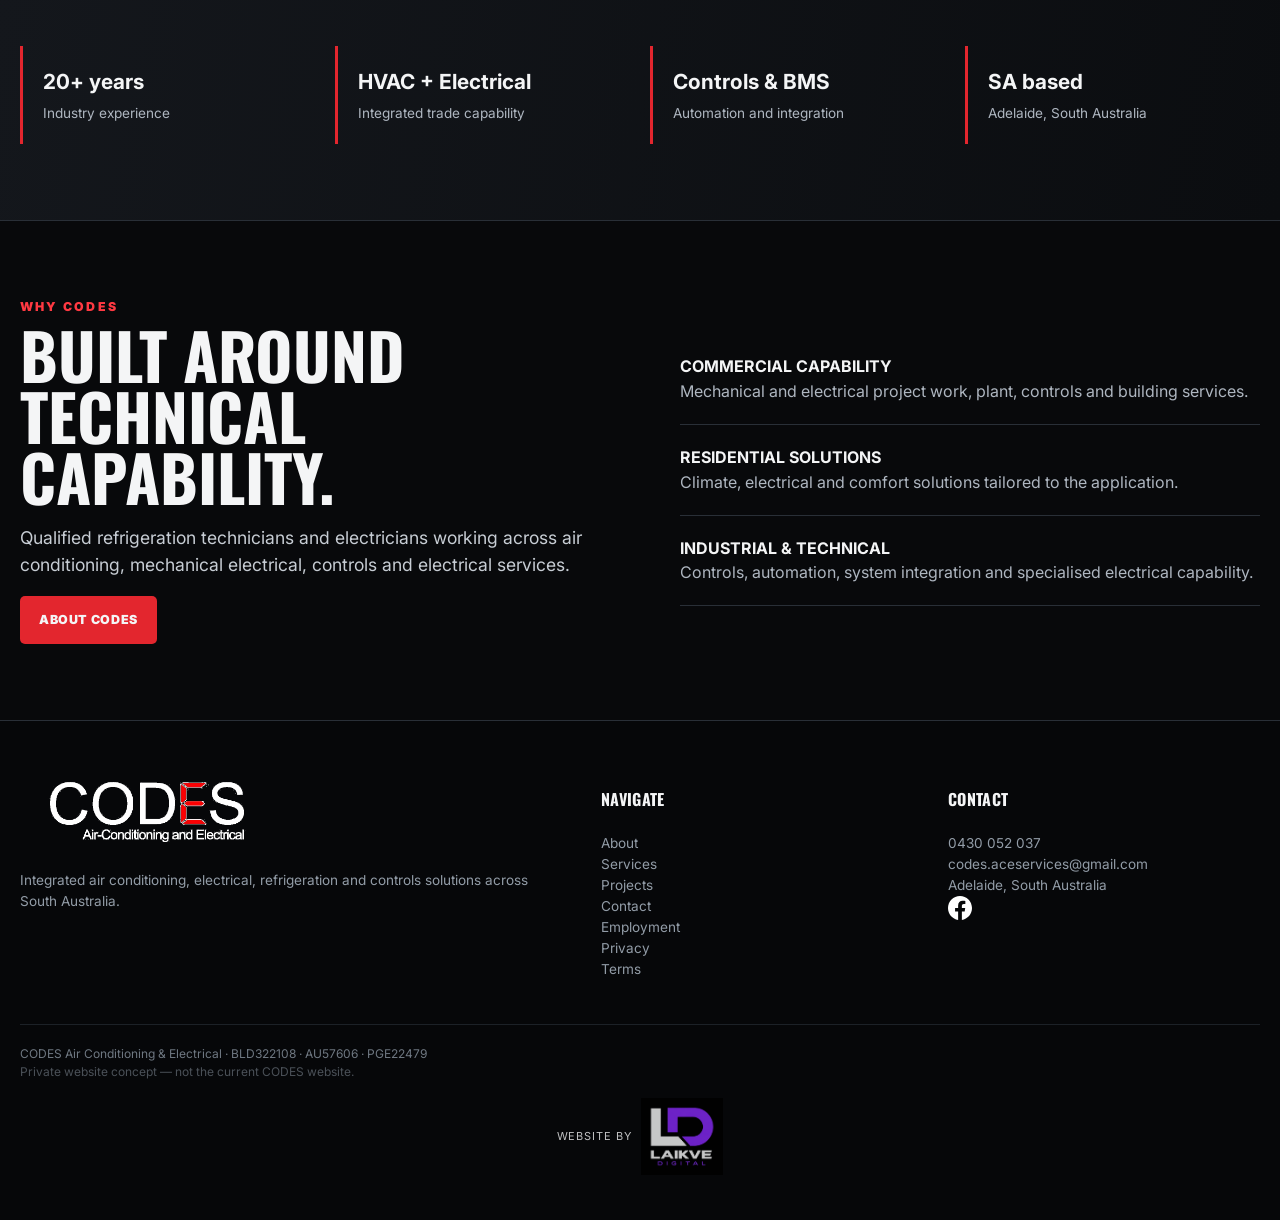
==== commit 2171208e: "CODES_Air_Conditioning_Electrical_CONCEPT_V6_7" ====
--- a/index.html
+++ b/index.html
@@ -1,7 +1,7 @@
 <!doctype html><html lang="en-AU"><head><meta charset="utf-8"><meta name="viewport" content="width=device-width,initial-scale=1">
 <title>CODES Air Conditioning & Electrical | Concept</title><meta name="description" content="Private redesign concept for CODES Air Conditioning & Electrical."><meta name="robots" content="noindex,nofollow">
 <link rel="preconnect" href="https://fonts.googleapis.com"><link rel="preconnect" href="https://fonts.gstatic.com" crossorigin><link href="https://fonts.googleapis.com/css2?family=Inter:wght@400;500;600;700;800&family=Oswald:wght@500;600;700&display=swap" rel="stylesheet"><link rel="stylesheet" href="assets/style.css"><link rel="icon" href="assets/favicon.ico" sizes="any"><link rel="icon" type="image/png" sizes="32x32" href="assets/favicon-32.png"></head><body><header><div class="container nav"><a class="brand" href="index.html"><img src="assets/codes-logo-dark.png" alt="CODES Air Conditioning & Electrical"></a>
-<nav><a href="about.html">About</a><a href="services.html">Services</a><a href="projects.html">Projects</a><a href="contact.html">Contact</a><a class="cta" href="contact.html">Enquire Now</a></nav></div></header>
+<nav><a href="about.html">About</a><a href="services.html">Services</a><a href="projects.html">Projects</a><a href="employment.html">Employment</a><a href="contact.html">Contact</a><a class="cta" href="contact.html">Enquire Now</a></nav></div></header>
 <main><section class="hero"><div class="container"><div class="kicker">Adelaide · South Australia</div><h1>Air Conditioning.<br>Electrical.<br><span>Controls &amp; BMS.</span></h1>
 <p class="lead">Integrated HVAC, electrical, refrigeration and building controls solutions delivered by one experienced South Australian team.</p>
 <div class="buttons"><a class="btn" href="contact.html">Discuss a Project</a><a class="btn alt" href="services.html">Explore Services</a></div>
@@ -15,6 +15,6 @@
 <section class="band"><div class="container stats"><div class="stat"><b>20+ years</b><span>Industry experience</span></div><div class="stat"><b>HVAC + Electrical</b><span>Integrated trade capability</span></div><div class="stat"><b>Controls & BMS</b><span>Automation and integration</span></div><div class="stat"><b>SA based</b><span>Adelaide, South Australia</span></div></div></section>
 <section><div class="container split"><div><div class="kicker">Why CODES</div><h2 class="big">Built around technical capability.</h2><p class="lead">Qualified refrigeration technicians and electricians working across air conditioning, mechanical electrical, controls and electrical services.</p><a class="btn" href="about.html">About CODES</a></div>
 <div><div class="feature"><b>Commercial capability</b><span>Mechanical and electrical project work, plant, controls and building services.</span></div><div class="feature"><b>Residential solutions</b><span>Climate, electrical and comfort solutions tailored to the application.</span></div><div class="feature"><b>Industrial & technical</b><span>Controls, automation, system integration and specialised electrical capability.</span></div></div></div></section></main><footer><div class="container"><div class="footer-grid"><div><img class="footer-logo" src="assets/codes-logo-dark.png" alt="CODES"><p>Integrated air conditioning, electrical, refrigeration and controls solutions across South Australia.</p></div>
-<div><h4>Navigate</h4><p><a href="about.html">About</a><br><a href="services.html">Services</a><br><a href="projects.html">Projects</a><br><a href="contact.html">Contact</a><br><a href="privacy.html">Privacy</a><br><a href="terms.html">Terms</a></p></div>
+<div><h4>Navigate</h4><p><a href="about.html">About</a><br><a href="services.html">Services</a><br><a href="projects.html">Projects</a><br><a href="contact.html">Contact</a><br><a href="employment.html">Employment</a><br><a href="privacy.html">Privacy</a><br><a href="terms.html">Terms</a></p></div>
 <div><h4>Contact</h4><p><a href="tel:0430052037">0430 052 037</a><br><a href="mailto:codes.aceservices@gmail.com">codes.aceservices@gmail.com</a><br>Adelaide, South Australia<br><a class="facebook-link" href="https://www.facebook.com/profile.php?id=100089421987828" target="_blank" rel="noopener" aria-label="CODES on Facebook"><svg class="facebook-icon" viewBox="0 0 24 24" aria-hidden="true"><path fill="currentColor" d="M24 12.073C24 5.405 18.627 0 12 0S0 5.405 0 12.073C0 18.1 4.388 23.094 10.125 24v-8.438H7.078v-3.489h3.047V9.413c0-3.025 1.792-4.697 4.533-4.697 1.313 0 2.686.236 2.686.236v2.973h-1.513c-1.49 0-1.956.931-1.956 1.887v2.261h3.328l-.532 3.489h-2.796V24C19.612 23.094 24 18.1 24 12.073Z"/></svg><span class="sr-only">Facebook</span></a></p></div></div>
 <div class="copy">CODES Air Conditioning & Electrical · BLD322108 · AU57606 · PGE22479<br><span style="opacity:.65">Private website concept — not the current CODES website.</span></div></div><div class="site-credit"><span>Website by</span><a href="https://laikvedigital.com.au/" target="_blank" rel="noopener" aria-label="Laikve Digital"><img src="assets/laikve-digital-logo.png" alt="Laikve Digital"></a></div></footer></body></html>
--- a/assets/style.css
+++ b/assets/style.css
@@ -110,3 +110,12 @@
 .site-credit a{display:inline-flex;align-items:center}
 .site-credit img{display:block;width:82px;height:auto}
 @media(max-width:700px){.site-credit img{width:74px}}
+
+/* V6.7 Employment */
+.employment-grid{display:grid;grid-template-columns:repeat(2,1fr);gap:22px;margin-top:34px}
+.employment-card{border:1px solid #24272b;background:#0c0e10;padding:30px;min-height:285px;display:flex;flex-direction:column;align-items:flex-start}
+.employment-card h3{font-size:32px;margin:8px 0 12px}
+.employment-card p{margin-bottom:24px}
+.employment-card .employment-apply{margin-top:auto}
+.contact-form select{width:100%;background:#111418;color:#fff;border:1px solid #333941;padding:14px;font:inherit}
+@media(max-width:760px){.employment-grid{grid-template-columns:1fr}.employment-card{min-height:0}}
